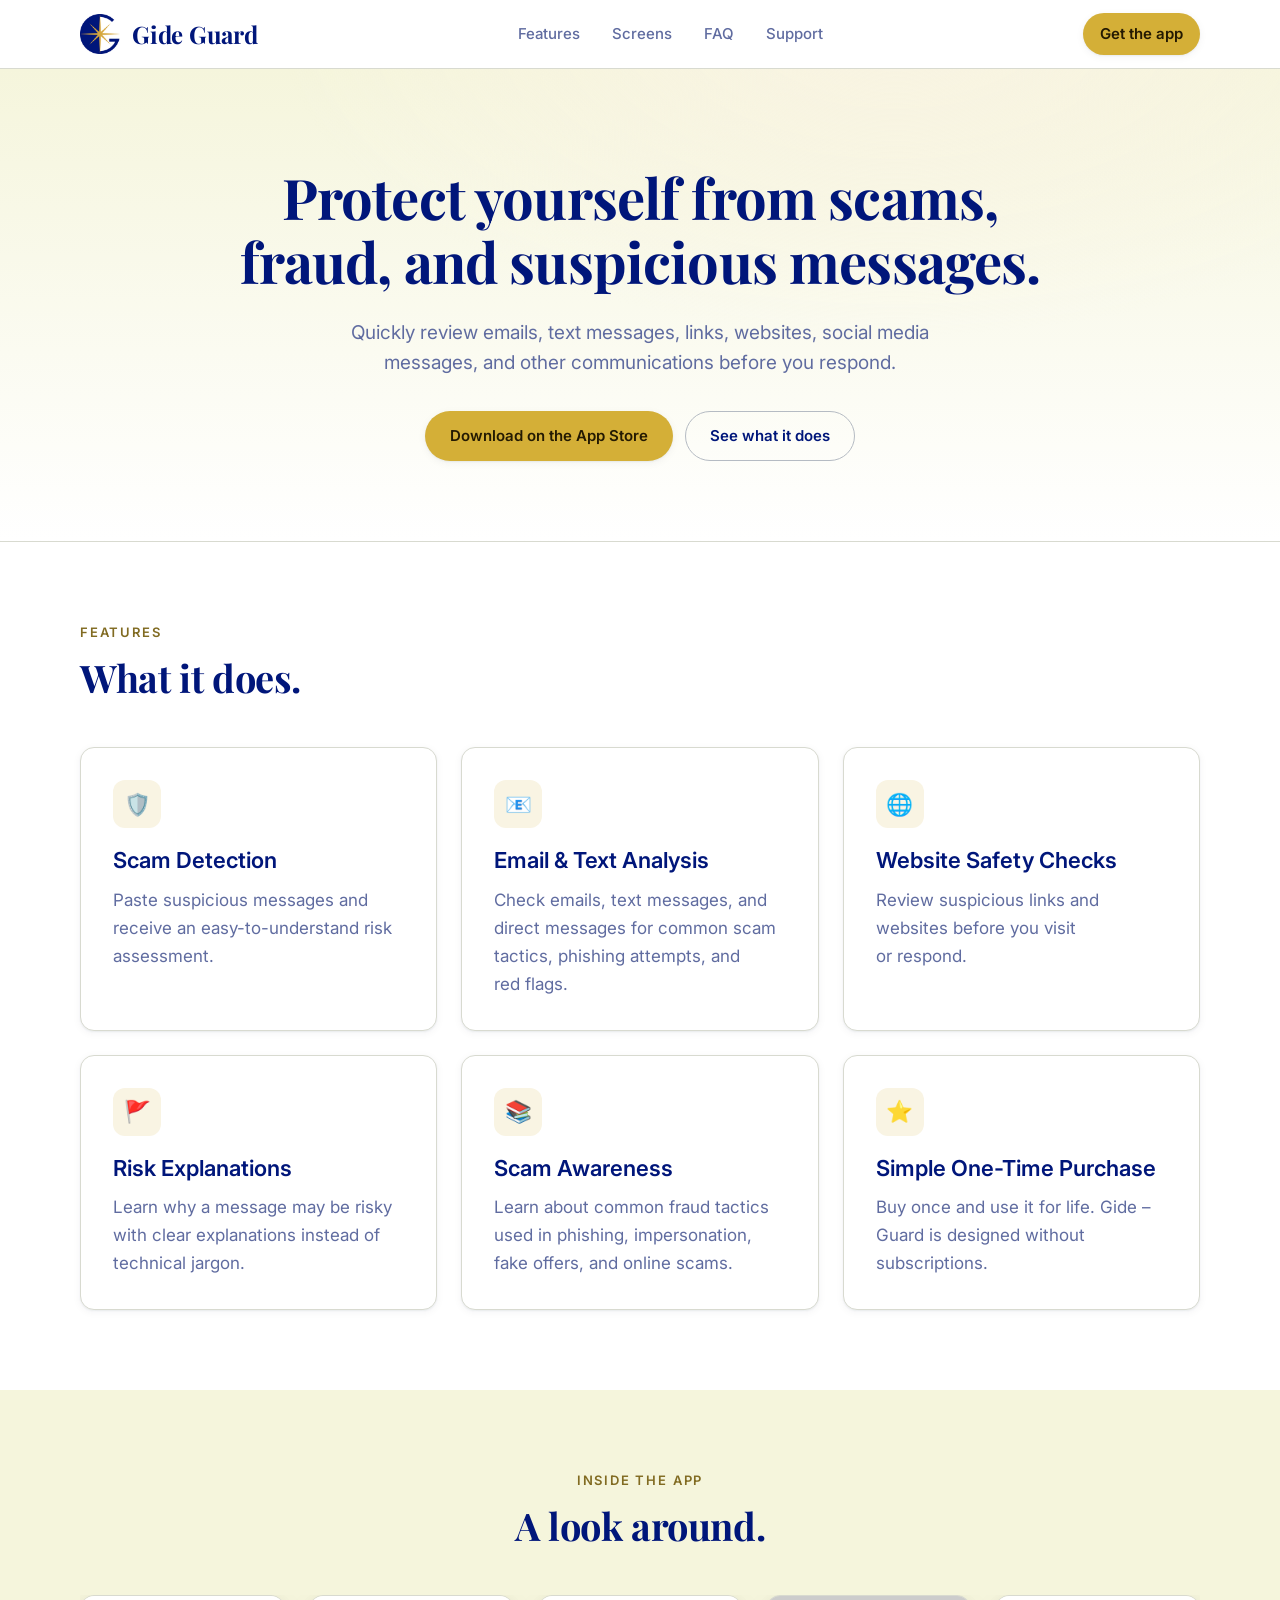
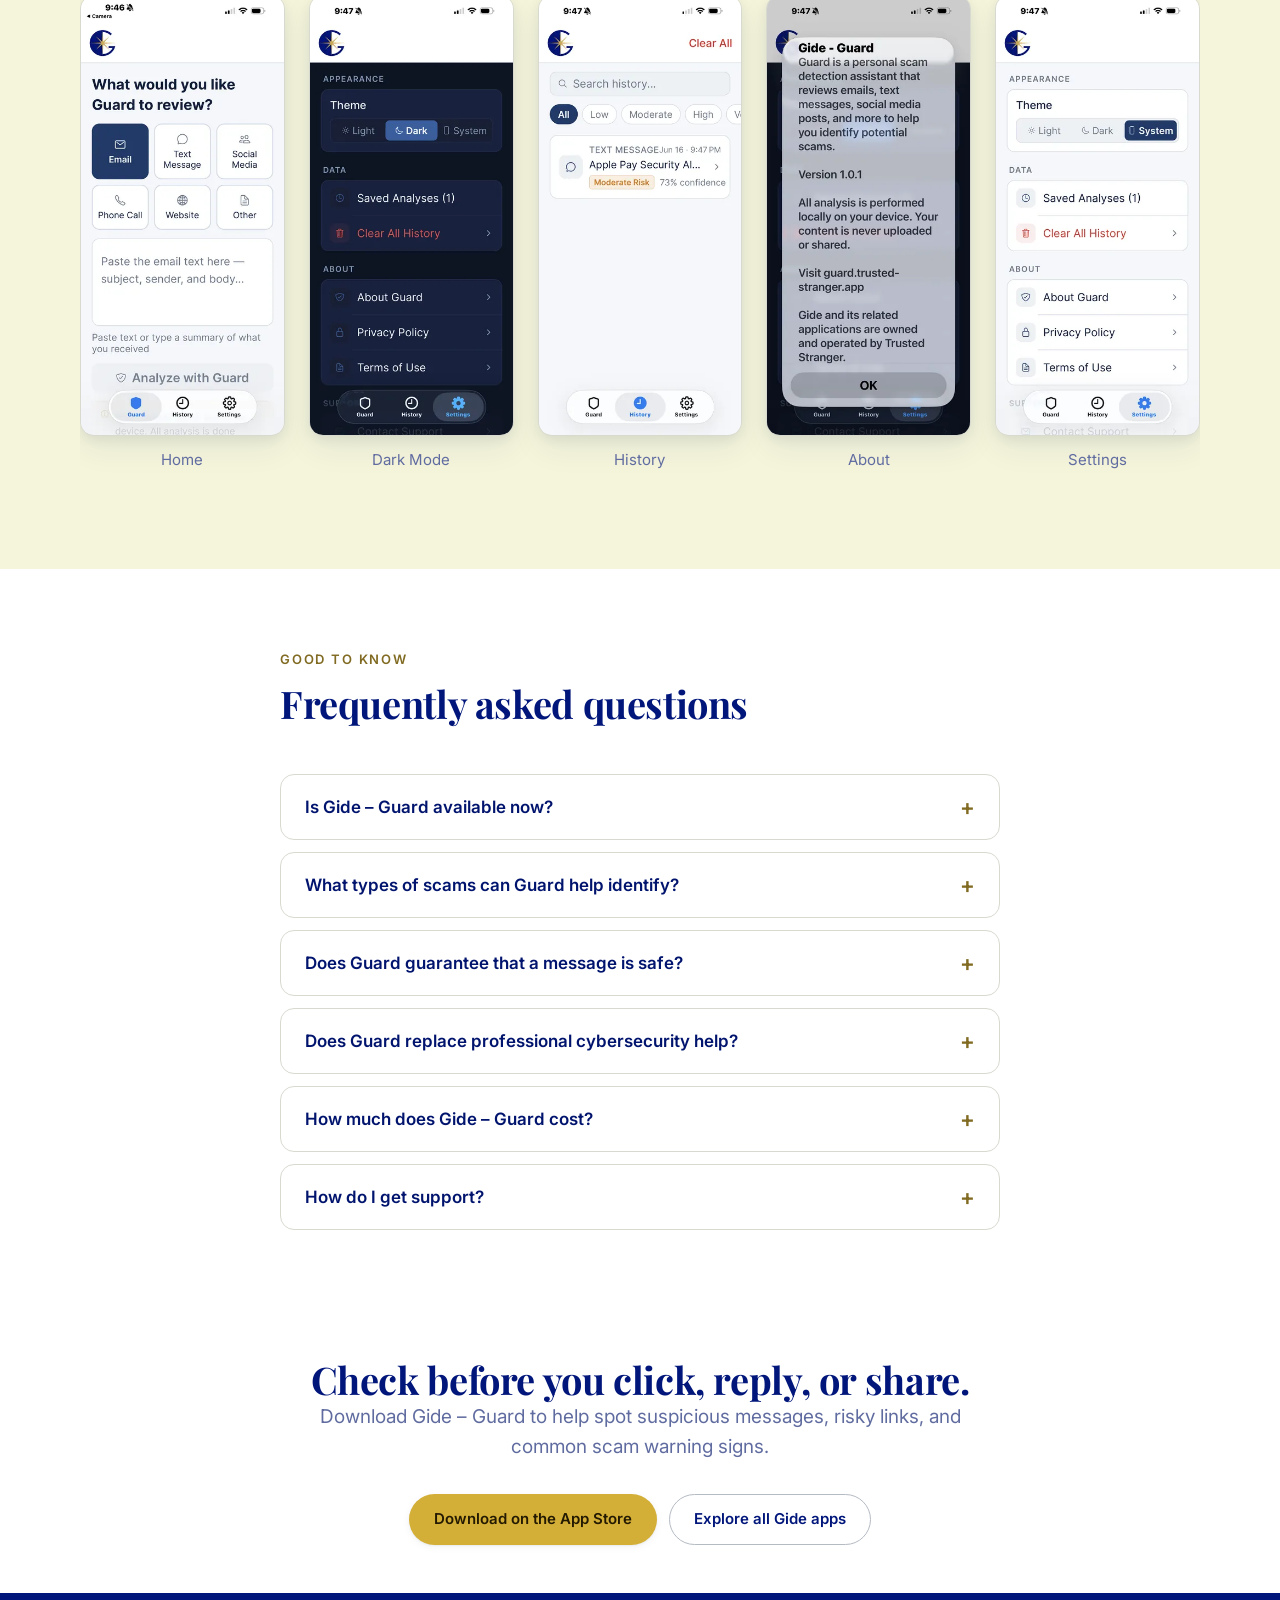
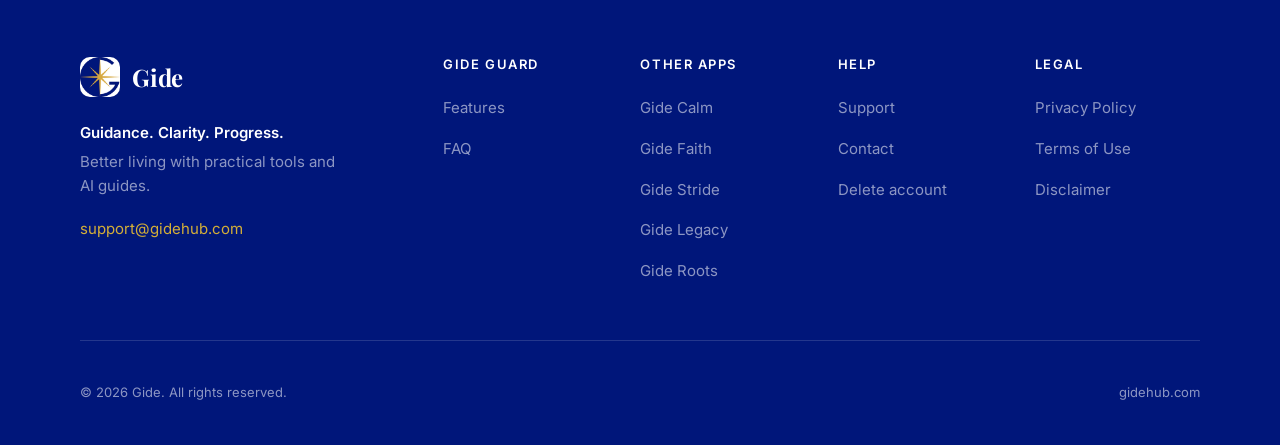
==== index.html @ cf2b775b "Stop describing the app by release stage Remove every "coming soon", "in development", "in review an" ====
<!DOCTYPE html>
<html lang="en">
<head>
  <meta charset="UTF-8">
  <meta name="viewport" content="width=device-width, initial-scale=1">
  <title>Gide Guard | Think clearly about safety</title>
  <meta name="description" content="Quickly review emails, text messages, links, websites, social media messages, and other communications before you respond.">
  <link rel="canonical" href="https://guard.gidehub.com/">

  <meta property="og:type" content="website">
  <meta property="og:site_name" content="Gide">
  <meta property="og:title" content="Gide Guard | Think clearly about safety">
  <meta property="og:description" content="Quickly review emails, text messages, links, websites, social media messages, and other communications before you respond.">
  <meta property="og:url" content="https://guard.gidehub.com/">
  <meta name="twitter:card" content="summary_large_image">

  <link rel="icon" type="image/png" href="assets/logo.png">
  <link rel="apple-touch-icon" href="assets/logo.png">
  <meta name="theme-color" content="#00167A">

  <link rel="preconnect" href="https://fonts.googleapis.com">
  <link rel="preconnect" href="https://fonts.gstatic.com" crossorigin>
  <link rel="stylesheet" href="https://fonts.googleapis.com/css2?family=Inter:wght@400;500;600;700&family=Playfair+Display:wght@600;700&display=swap">

  <link rel="stylesheet" href="assets/css/app.css">
</head>
<body class="app-site">

<a class="skip-link" href="#main">Skip to content</a>

<header class="site-header" data-nav>
  <div class="wrap header-inner">

    <a class="brand" href="/">
      <img src="assets/logo.png" alt="" width="40" height="40" class="brand-mark">
      <span class="brand-name">Gide Guard</span>
    </a>

    <nav class="nav-desktop" aria-label="Main">
      <ul>
        <li><a href="#features">Features</a></li>
        <li><a href="#screens">Screens</a></li>
        
        <li><a href="#faq">FAQ</a></li>
        <li><a href="https://gidehub.com/support.html">Support</a></li>
      </ul>
    </nav>

    <div class="header-actions">
      <a class="btn btn-accent btn-sm nav-cta" href="https://apps.apple.com/ng/app/gide-guard/id6779041138">Get the app</a>
      <button class="nav-toggle" type="button" aria-expanded="false" aria-controls="mobile-nav" aria-label="Open menu">
        <span class="nav-toggle-bars" aria-hidden="true"><i></i><i></i><i></i></span>
      </button>
    </div>

  </div>

  <div class="nav-panel" id="mobile-nav" hidden>
    <nav class="wrap" aria-label="Mobile">
      <ul class="nav-panel-primary">
        <li><a href="#features">Features</a></li>
        <li><a href="#screens">Screens</a></li>
        
        <li><a href="#faq">FAQ</a></li>
      </ul>
      <ul class="nav-panel-secondary">
        <li><a href="https://gidehub.com/">All of Gide</a></li>
        <li><a href="https://gidehub.com/support.html">Support</a></li>
        <li><a href="https://gidehub.com/privacy.html">Privacy policy</a></li>
      </ul>
      <a class="btn btn-accent btn-block" href="https://apps.apple.com/ng/app/gide-guard/id6779041138">Get the app</a>
    </nav>
  </div>
</header>

<main id="main">

  <section class="hero app-hero">
    <div class="wrap">
      <h1>Protect yourself from scams, fraud, and suspicious messages.</h1>
      <p class="lede">Quickly review emails, text messages, links, websites, social media messages, and other communications before you respond.</p>
      <div class="btn-row">
        <a class="btn btn-accent" href="https://apps.apple.com/ng/app/gide-guard/id6779041138">Download on the App Store</a>
        <a class="btn btn-outline" href="#features">See what it does</a>
      </div>
      
    </div>
  </section>

  <section class="section" id="features">
    <div class="wrap">
      <div class="section-head">
        <p class="eyebrow">Features</p>
        <h2>What it does.</h2>
        
      </div>
      <div class="grid grid-3">
        <article class="card feature-card">
          <span class="feature-icon" aria-hidden="true">🛡️</span>
          <h3>Scam Detection</h3>
          <p>Paste suspicious messages and receive an easy-to-understand risk assessment.</p>
        </article>
        <article class="card feature-card">
          <span class="feature-icon" aria-hidden="true">📧</span>
          <h3>Email &amp; Text Analysis</h3>
          <p>Check emails, text messages, and direct messages for common scam tactics, phishing attempts, and red flags.</p>
        </article>
        <article class="card feature-card">
          <span class="feature-icon" aria-hidden="true">🌐</span>
          <h3>Website Safety Checks</h3>
          <p>Review suspicious links and websites before you visit or respond.</p>
        </article>
        <article class="card feature-card">
          <span class="feature-icon" aria-hidden="true">🚩</span>
          <h3>Risk Explanations</h3>
          <p>Learn why a message may be risky with clear explanations instead of technical jargon.</p>
        </article>
        <article class="card feature-card">
          <span class="feature-icon" aria-hidden="true">📚</span>
          <h3>Scam Awareness</h3>
          <p>Learn about common fraud tactics used in phishing, impersonation, fake offers, and online scams.</p>
        </article>
        <article class="card feature-card">
          <span class="feature-icon" aria-hidden="true">⭐</span>
          <h3>Simple One-Time Purchase</h3>
          <p>Buy once and use it for life. Gide – Guard is designed without subscriptions.</p>
        </article>
      </div>
    </div>
  </section>

  <section class="section section-cream" id="screens">
    <div class="wrap">
      <div class="section-head centered">
        <p class="eyebrow">Inside the app</p>
        <h2>A look around.</h2>
      </div>
      <div class="shot-row">
        <figure class="shot">
          <img src="assets/shots/home.webp" alt="Gide Guard home screen" width="370" height="800" loading="lazy">
          <figcaption>Home</figcaption>
        </figure>
        <figure class="shot">
          <img src="assets/shots/dark.webp" alt="Gide Guard dark mode settings screen" width="370" height="800" loading="lazy">
          <figcaption>Dark Mode</figcaption>
        </figure>
        <figure class="shot">
          <img src="assets/shots/history.webp" alt="Gide Guard analysis history screen" width="370" height="800" loading="lazy">
          <figcaption>History</figcaption>
        </figure>
        <figure class="shot">
          <img src="assets/shots/about.webp" alt="Gide Guard about screen" width="370" height="800" loading="lazy">
          <figcaption>About</figcaption>
        </figure>
        <figure class="shot">
          <img src="assets/shots/settings.webp" alt="Gide Guard settings screen" width="370" height="800" loading="lazy">
          <figcaption>Settings</figcaption>
        </figure>
      </div>
    </div>
  </section>

  <section class="section" id="faq">
    <div class="wrap wrap-narrow">
      <div class="section-head">
        <p class="eyebrow">Good to know</p>
        <h2>Frequently asked questions</h2>
      </div>
      <div class="faq">
        <details>
          <summary>Is Gide – Guard available now?</summary>
          <p>Yes. Gide – Guard is available on the App Store as a simple tool to help users recognize suspicious messages and scam warning signs.</p>
        </details>
        <details>
          <summary>What types of scams can Guard help identify?</summary>
          <p>Guard is designed to help identify phishing emails, fraudulent text messages, fake websites, impersonation scams, online marketplace scams, suspicious links, and other risky communications.</p>
        </details>
        <details>
          <summary>Does Guard guarantee that a message is safe?</summary>
          <p>No. Gide – Guard provides guidance and risk awareness to help you make a more informed decision. No app can guarantee that every message, website, person, or offer is safe.</p>
        </details>
        <details>
          <summary>Does Guard replace professional cybersecurity help?</summary>
          <p>No. Gide – Guard is an educational and personal-use tool. It is not a substitute for professional cybersecurity, legal, financial, or fraud investigation services.</p>
        </details>
        <details>
          <summary>How much does Gide – Guard cost?</summary>
          <p>Gide – Guard is available for a one-time purchase of $0.99. Buy it once and use it for life. No subscription is required.</p>
        </details>
        <details>
          <summary>How do I get support?</summary>
          <p>Email us at support@gidehub.com .</p>
        </details>
      </div>
    </div>
  </section>

  <section class="section section-tight cta-band">
    <div class="wrap">
      <h2>Check before you click, reply, or share.</h2>
      <p class="lede">Download Gide – Guard to help spot suspicious messages, risky links, and common scam warning signs.</p>
      <div class="btn-row">
        <a class="btn btn-accent" href="https://apps.apple.com/ng/app/gide-guard/id6779041138">Download on the App Store</a>
        <a class="btn btn-outline" href="https://gidehub.com/#apps">Explore all Gide apps</a>
      </div>
    </div>
  </section>

</main>

<footer class="site-footer">
  <div class="wrap">

    <div class="footer-top">
      <div class="footer-brand">
        <a class="brand brand-light" href="https://gidehub.com/">
          <img src="assets/logo.png" alt="" width="40" height="40" class="brand-mark" loading="lazy">
          <span class="brand-name">Gide</span>
        </a>
        <p class="footer-tagline">Guidance. Clarity. Progress.</p>
        <p class="footer-blurb">Better living with practical tools and AI guides.</p>
        <a class="footer-email" href="mailto:support@gidehub.com">support@gidehub.com</a>
      </div>

      <div class="footer-cols">
        <div class="footer-col">
          <h2>Gide Guard</h2>
          <ul>
            <li><a href="#features">Features</a></li>
            
            <li><a href="#faq">FAQ</a></li>
          </ul>
        </div>
        <div class="footer-col">
          <h2>Other apps</h2>
          <ul>
            <li><a href="https://calm.gidehub.com/">Gide Calm</a></li>
            <li><a href="https://faith.gidehub.com/">Gide Faith</a></li>
            <li><a href="https://stride.gidehub.com/">Gide Stride</a></li>
            <li><a href="https://legacy.gidehub.com/">Gide Legacy</a></li>
            <li><a href="https://roots.gidehub.com/">Gide Roots</a></li>
          </ul>
        </div>
        <div class="footer-col">
          <h2>Help</h2>
          <ul>
            <li><a href="https://gidehub.com/support.html">Support</a></li>
            <li><a href="https://gidehub.com/contact.html">Contact</a></li>
            <li><a href="https://gidehub.com/delete-account.html">Delete account</a></li>
          </ul>
        </div>
        <div class="footer-col">
          <h2>Legal</h2>
          <ul>
            <li><a href="https://gidehub.com/privacy.html">Privacy Policy</a></li>
            <li><a href="https://gidehub.com/terms.html">Terms of Use</a></li>
            <li><a href="https://gidehub.com/disclaimer.html">Disclaimer</a></li>
          </ul>
        </div>
      </div>
    </div>

    <div class="footer-bottom">
      <p>&copy; 2026 Gide. All rights reserved.</p>
      <nav class="footer-legal" aria-label="Legal">
        <a href="https://gidehub.com/">gidehub.com</a>
      </nav>
    </div>

  </div>
</footer>

<script src="assets/js/nav.js" defer></script>
</body>
</html>
---- assets/css/app.css ----
/* ==========================================================================
   Gide design system
   One stylesheet for gidehub.com and every page under it.

   Contents
     1. Tokens
     2. Reset and base elements
     3. Layout primitives
     4. Typography
     5. Buttons and pills
     6. Header and navigation
     7. Hero
     8. Cards and grids
     9. Long-form prose
    10. Forms
    11. Footer
    12. Utilities
   ========================================================================== */

/* 1. Tokens ---------------------------------------------------------------- */

:root {
  /* Brand — official Gide palette.
     Primary #1B2B48 · Secondary #F5F5DC · Tertiary #6F7DBC · Accent #D4AF37 */
  --ink: #1b2b48;
  --ink-soft: #2c4066;
  --periwinkle: #6f7dbc;

  /* Gold is an accent for FILLS, not a text colour: #D4AF37 is 2.1:1 on white
     (fails AA) but 6.7:1 on navy and 7.5:1 behind dark text on a button.
     Use --gold-text for small gold type on light surfaces (4.9:1). */
  --gold: #d4af37;
  --gold-bright: #e0c163;
  --gold-text: #8a6d12;
  --gold-ink: #2b2205;
  --gold-wash: #fbf4de;

  --cream: #f5f5dc;
  --cream-deep: #ebebc7;
  --white: #ffffff;

  /* Per-app accents, from each app's own brand card. */
  --app-guard: #00167a;
  --app-calm: #03424d;
  --app-faith: #590438;
  --app-stride: #17341d;
  --app-legacy: #0a2540;
  --app-roots: #7a3e1a;

  /* Text */
  --text: #16283a;
  --text-muted: #55677a;
  --text-on-dark: #eef3f8;
  --text-on-dark-muted: #a9bccd;

  /* Lines and surfaces */
  --line: #e6dfd1;
  --line-strong: #d6cbb6;
  --line-on-dark: rgba(255, 255, 255, 0.14);

  /* Type scale — six steps, nothing in between */
  --fs-xs: 0.8125rem;   /* 13px  eyebrows, meta */
  --fs-sm: 0.9375rem;   /* 15px  captions, footer */
  --fs-base: 1.0625rem; /* 17px  body */
  --fs-lg: 1.1875rem;   /* 19px  lede */
  --fs-xl: 1.375rem;    /* 22px  card titles */
  --fs-2xl: clamp(1.75rem, 1.3rem + 1.8vw, 2.375rem);  /* section headings */
  --fs-3xl: clamp(2.25rem, 1.4rem + 3.4vw, 3.5rem);    /* page display */

  /* Spacing — 4px base */
  --sp-1: 0.25rem;
  --sp-2: 0.5rem;
  --sp-3: 0.75rem;
  --sp-4: 1rem;
  --sp-6: 1.5rem;
  --sp-8: 2rem;
  --sp-10: 2.5rem;
  --sp-12: 3rem;
  --sp-16: 4rem;
  --sp-20: 5rem;
  --sp-24: 6rem;

  /* Shape */
  --radius-sm: 8px;
  --radius: 14px;
  --radius-lg: 22px;
  --radius-pill: 999px;

  --shadow-sm: 0 1px 2px rgba(15, 39, 64, 0.06), 0 2px 8px rgba(15, 39, 64, 0.05);
  --shadow: 0 4px 12px rgba(15, 39, 64, 0.07), 0 12px 32px rgba(15, 39, 64, 0.07);
  --shadow-lg: 0 12px 28px rgba(15, 39, 64, 0.1), 0 28px 60px rgba(15, 39, 64, 0.12);

  --wrap: 1120px;
  --wrap-narrow: 720px;
  --header-h: 68px;
}

/* 2. Reset and base -------------------------------------------------------- */

*,
*::before,
*::after { box-sizing: border-box; }

* { margin: 0; }

html {
  -webkit-text-size-adjust: 100%;
  scroll-behavior: smooth;
  scroll-padding-top: calc(var(--header-h) + var(--sp-4));
}

@media (prefers-reduced-motion: reduce) {
  html { scroll-behavior: auto; }
  *, *::before, *::after {
    animation-duration: 0.01ms !important;
    transition-duration: 0.01ms !important;
  }
}

body {
  background: var(--white);
  color: var(--text);
  font-family: Inter, system-ui, -apple-system, "Segoe UI", sans-serif;
  font-size: var(--fs-base);
  line-height: 1.65;
  -webkit-font-smoothing: antialiased;
  text-rendering: optimizeLegibility;
}

img,
picture,
video,
canvas { display: block; max-width: 100%; height: auto; }

input, button, textarea, select { font: inherit; color: inherit; }

a { color: var(--ink); text-decoration-color: rgba(15, 39, 64, 0.28); text-underline-offset: 3px; }
a:hover { text-decoration-color: currentColor; }

:focus-visible {
  outline: 3px solid var(--gold-text);
  outline-offset: 2px;
  border-radius: 4px;
}

.skip-link {
  position: absolute;
  left: var(--sp-4);
  top: -100px;
  z-index: 200;
  background: var(--ink);
  color: var(--white);
  padding: var(--sp-3) var(--sp-6);
  border-radius: var(--radius-sm);
  text-decoration: none;
  transition: top 0.15s ease;
}
.skip-link:focus { top: var(--sp-4); }

/* 3. Layout primitives ----------------------------------------------------- */

.wrap {
  width: min(100% - 2.5rem, var(--wrap));
  margin-inline: auto;
}

.wrap-narrow { width: min(100% - 2.5rem, var(--wrap-narrow)); margin-inline: auto; }

.section { padding-block: var(--sp-20); }
.section-tight { padding-block: var(--sp-12); }

/* Alternating surfaces give the page chapters instead of one long scroll. */
.section-cream { background: var(--cream); }
.section-ink {
  background: var(--ink);
  color: var(--text-on-dark);
}
.section-ink h1, .section-ink h2, .section-ink h3 { color: var(--white); }
.section-ink p { color: var(--text-on-dark-muted); }
.section-ink a { color: var(--gold-bright); }

.section-head { max-width: 46rem; margin-bottom: var(--sp-12); }
.section-head.centered { margin-inline: auto; text-align: center; }

/* 4. Typography ------------------------------------------------------------ */

h1, h2, h3, h4 {
  line-height: 1.15;
  font-weight: 700;
  color: var(--ink);
  text-wrap: balance;
}

h1 {
  font-family: "Playfair Display", Georgia, serif;
  font-size: var(--fs-3xl);
  letter-spacing: -0.015em;
}

h2 {
  font-family: "Playfair Display", Georgia, serif;
  font-size: var(--fs-2xl);
  letter-spacing: -0.01em;
}

h3 { font-size: var(--fs-xl); font-weight: 600; }
h4 { font-size: var(--fs-base); font-weight: 600; }

p { text-wrap: pretty; }
p + p { margin-top: var(--sp-4); }

.eyebrow {
  font-size: var(--fs-xs);
  font-weight: 600;
  letter-spacing: 0.14em;
  text-transform: uppercase;
  color: var(--gold-text);
  margin-bottom: var(--sp-3);
}
.section-ink .eyebrow { color: var(--gold-bright); }

.lede {
  font-size: var(--fs-lg);
  line-height: 1.6;
  color: var(--text-muted);
}
.section-ink .lede { color: var(--text-on-dark-muted); }

.section-head h2 + .lede { margin-top: var(--sp-4); }

/* 5. Buttons --------------------------------------------------------------- */

.btn {
  display: inline-flex;
  align-items: center;
  justify-content: center;
  gap: var(--sp-2);
  min-height: 44px;
  padding: var(--sp-3) var(--sp-6);
  border: 1px solid transparent;
  border-radius: var(--radius-pill);
  font-size: var(--fs-sm);
  font-weight: 600;
  text-decoration: none;
  cursor: pointer;
  transition: transform 0.15s ease, box-shadow 0.15s ease, background-color 0.15s ease;
}
.btn:hover { transform: translateY(-1px); }
.btn:active { transform: translateY(0); }

.btn-gold {
  background: var(--gold);
  color: var(--gold-ink);
  box-shadow: var(--shadow-sm);
}
.btn-gold:hover { background: var(--gold-bright); box-shadow: var(--shadow); }

.btn-ink { background: var(--ink); color: var(--white); }
.btn-ink:hover { background: var(--ink-soft); }

.btn-outline {
  background: transparent;
  border-color: var(--line-strong);
  color: var(--ink);
}
.btn-outline:hover { border-color: var(--ink); background: var(--cream); }

.section-ink .btn-outline {
  border-color: var(--line-on-dark);
  color: var(--white);
}
.section-ink .btn-outline:hover { background: rgba(255, 255, 255, 0.08); }

.btn-sm { min-height: 38px; padding: var(--sp-2) var(--sp-4); }
.btn-block { display: flex; width: 100%; }

.btn-row {
  display: flex;
  flex-wrap: wrap;
  gap: var(--sp-3);
  margin-top: var(--sp-8);
}

/* Status pills ------------------------------------------------------------- */

.pill {
  display: inline-flex;
  align-items: center;
  gap: var(--sp-2);
  padding: var(--sp-1) var(--sp-3);
  border-radius: var(--radius-pill);
  font-size: var(--fs-xs);
  font-weight: 600;
  letter-spacing: 0.02em;
}
.pill::before {
  content: "";
  width: 6px;
  height: 6px;
  border-radius: 50%;
  background: currentColor;
}
/* Used for the "Free" marker on book cards. */
.pill-available { background: #e7f4ec; color: #1d6b3f; }

/* 6. Header and navigation ------------------------------------------------- */

.site-header {
  position: sticky;
  top: 0;
  z-index: 100;
  background: rgba(255, 255, 255, 0.92);
  backdrop-filter: saturate(1.4) blur(10px);
  border-bottom: 1px solid var(--line);
}

.header-inner {
  display: flex;
  align-items: center;
  justify-content: space-between;
  gap: var(--sp-6);
  min-height: var(--header-h);
}

.brand {
  display: inline-flex;
  align-items: center;
  gap: var(--sp-3);
  text-decoration: none;
  color: var(--ink);
}
.brand-mark { width: 40px; height: 40px; border-radius: 10px; }
.brand-name {
  font-family: "Playfair Display", Georgia, serif;
  font-size: 1.5rem;
  font-weight: 700;
  letter-spacing: -0.01em;
  line-height: 1;
}
.brand-light { color: var(--white); }
.brand-light .brand-name { color: var(--white); }

.nav-desktop ul {
  display: flex;
  align-items: center;
  gap: var(--sp-8);
  list-style: none;
  padding: 0;
}
.nav-desktop a {
  display: inline-block;
  padding-block: var(--sp-2);
  font-size: var(--fs-sm);
  font-weight: 500;
  color: var(--text-muted);
  text-decoration: none;
}
.nav-desktop a:hover { color: var(--ink); }
.nav-desktop a.is-current { color: var(--ink); font-weight: 600; }

.header-actions { display: flex; align-items: center; gap: var(--sp-3); }

/* The menu button the old site never had. */
.nav-toggle {
  display: none;
  width: 44px;
  height: 44px;
  align-items: center;
  justify-content: center;
  background: transparent;
  border: 1px solid var(--line-strong);
  border-radius: var(--radius-sm);
  cursor: pointer;
}
.nav-toggle-bars { display: block; width: 20px; height: 14px; position: relative; }
.nav-toggle-bars i {
  position: absolute;
  left: 0;
  width: 100%;
  height: 2px;
  border-radius: 2px;
  background: var(--ink);
  transition: transform 0.2s ease, opacity 0.2s ease;
}
.nav-toggle-bars i:nth-child(1) { top: 0; }
.nav-toggle-bars i:nth-child(2) { top: 6px; }
.nav-toggle-bars i:nth-child(3) { top: 12px; }

.nav-toggle[aria-expanded="true"] i:nth-child(1) { transform: translateY(6px) rotate(45deg); }
.nav-toggle[aria-expanded="true"] i:nth-child(2) { opacity: 0; }
.nav-toggle[aria-expanded="true"] i:nth-child(3) { transform: translateY(-6px) rotate(-45deg); }

.nav-panel {
  border-top: 1px solid var(--line);
  background: var(--white);
  padding-block: var(--sp-6) var(--sp-8);
  max-height: calc(100dvh - var(--header-h));
  overflow-y: auto;
}
.nav-panel[hidden] { display: none; }

.nav-panel ul { list-style: none; padding: 0; }
.nav-panel a {
  display: block;
  min-height: 48px;
  display: flex;
  align-items: center;
  text-decoration: none;
  color: var(--ink);
  border-bottom: 1px solid var(--line);
}
.nav-panel-primary a { font-size: var(--fs-lg); font-weight: 600; }
.nav-panel-secondary { margin-top: var(--sp-4); }
.nav-panel-secondary a { font-size: var(--fs-base); color: var(--text-muted); }
.nav-panel .btn { margin-top: var(--sp-6); }

@media (max-width: 900px) {
  .nav-desktop { display: none; }
  .nav-toggle { display: inline-flex; }
  .nav-cta { display: none; }
}

/* 7. Hero ------------------------------------------------------------------ */

/* One headline, one sentence, one action. */
.hero {
  position: relative;
  padding-block: var(--sp-24) var(--sp-20);
  background:
    radial-gradient(60rem 30rem at 70% -10%, var(--gold-wash), transparent 70%),
    linear-gradient(180deg, var(--cream) 0%, var(--white) 100%);
  border-bottom: 1px solid var(--line);
  text-align: center;
}
.hero .wrap { max-width: 52rem; }
.hero h1 { margin-bottom: var(--sp-6); }
.hero .lede { margin-inline: auto; max-width: 40rem; }
.hero .btn-row { justify-content: center; }

.hero-note {
  margin-top: var(--sp-6);
  font-size: var(--fs-sm);
  color: var(--text-muted);
}

.hero-compact { padding-block: var(--sp-16) var(--sp-12); }

/* Page header for interior pages */
.page-head {
  padding-block: var(--sp-16) var(--sp-12);
  background: var(--cream);
  border-bottom: 1px solid var(--line);
}
.page-head .wrap { max-width: 46rem; }
.page-head .lede { margin-top: var(--sp-4); }

/* 8. Cards and grids ------------------------------------------------------- */

.grid { display: grid; gap: var(--sp-6); }
.grid-2 { grid-template-columns: repeat(auto-fit, minmax(20rem, 1fr)); }
.grid-3 { grid-template-columns: repeat(auto-fit, minmax(17rem, 1fr)); }
.grid-4 { grid-template-columns: repeat(auto-fit, minmax(13rem, 1fr)); }

.card {
  display: flex;
  flex-direction: column;
  gap: var(--sp-3);
  padding: var(--sp-8);
  background: var(--white);
  border: 1px solid var(--line);
  border-radius: var(--radius);
  box-shadow: var(--shadow-sm);
  transition: transform 0.18s ease, box-shadow 0.18s ease, border-color 0.18s ease;
}
.card p { color: var(--text-muted); }
.card h3 a { text-decoration: none; }

a.card, .card-link { text-decoration: none; color: inherit; }
a.card:hover, .card:has(a:hover) {
  transform: translateY(-3px);
  box-shadow: var(--shadow);
  border-color: var(--line-strong);
}

.section-ink .card {
  background: rgba(255, 255, 255, 0.05);
  border-color: var(--line-on-dark);
  box-shadow: none;
}

.card-icon {
  width: 52px;
  height: 52px;
  border-radius: 12px;
  margin-bottom: var(--sp-2);
}

/* App cards — each carries its own brand accent from --app-*. */
.app-card,
.app-card-quiet { position: relative; --accent: var(--gold); }
.app-card { border-top: 3px solid var(--accent); }
[data-app="guard"]  { --accent: var(--app-guard); }
[data-app="calm"]   { --accent: var(--app-calm); }
[data-app="faith"]  { --accent: var(--app-faith); }
[data-app="stride"] { --accent: var(--app-stride); }
[data-app="legacy"] { --accent: var(--app-legacy); }
[data-app="roots"]  { --accent: var(--app-roots); }
.app-card-quiet { border-left: 3px solid var(--accent); }
.app-card .card-icon,
.app-card-quiet .card-icon { box-shadow: 0 0 0 1px var(--line); }
.app-card .pill { align-self: flex-start; }
.app-card .btn-row { margin-top: auto; padding-top: var(--sp-6); }

.app-card-quiet {
  flex-direction: row;
  align-items: center;
  gap: var(--sp-4);
  padding: var(--sp-6);
}
.app-card-quiet .card-icon { width: 40px; height: 40px; margin: 0; flex: none; }
.app-card-quiet h3 { font-size: var(--fs-base); }
.app-card-quiet p { font-size: var(--fs-sm); }

/* Book cards */
.book-card {
  display: flex;
  flex-direction: column;
  gap: var(--sp-4);
  padding: var(--sp-6);
  background: var(--white);
  border: 1px solid var(--line);
  border-radius: var(--radius);
  text-decoration: none;
  color: inherit;
  box-shadow: var(--shadow-sm);
  transition: transform 0.18s ease, box-shadow 0.18s ease;
}
.book-card:hover { transform: translateY(-3px); box-shadow: var(--shadow); }
.book-cover {
  width: 100%;
  aspect-ratio: 2 / 3;
  object-fit: cover;
  border-radius: var(--radius-sm);
  box-shadow: var(--shadow);
  background: var(--cream-deep);
}
.book-card h3 { font-size: var(--fs-base); }
.book-card p { font-size: var(--fs-sm); color: var(--text-muted); }

/* Feature list */
.feature-list { list-style: none; padding: 0; display: grid; gap: var(--sp-6); }
.feature-list li { display: grid; gap: var(--sp-1); }
.feature-list b { font-size: var(--fs-base); color: var(--ink); }
.feature-list span { color: var(--text-muted); }
.section-ink .feature-list b { color: var(--white); }
.section-ink .feature-list span { color: var(--text-on-dark-muted); }

/* Numbered steps */
.steps { counter-reset: step; list-style: none; padding: 0; }
.steps li { position: relative; padding-left: var(--sp-12); }
.steps li + li { margin-top: var(--sp-6); }
.steps li::before {
  counter-increment: step;
  content: counter(step);
  position: absolute;
  left: 0;
  top: 0;
  width: 32px;
  height: 32px;
  display: grid;
  place-items: center;
  border-radius: 50%;
  background: var(--gold-wash);
  color: var(--gold-text);
  font-size: var(--fs-sm);
  font-weight: 700;
}

/* Episode rows */
.episode {
  display: grid;
  gap: var(--sp-3);
  padding: var(--sp-6) 0;
  border-bottom: 1px solid var(--line);
}
.episode:first-of-type { border-top: 1px solid var(--line); }
.episode-meta { font-size: var(--fs-xs); font-weight: 600; letter-spacing: 0.1em; text-transform: uppercase; color: var(--gold-text); }
.episode h3 { font-size: var(--fs-lg); }
.episode p { color: var(--text-muted); }
.episode audio { width: 100%; margin-top: var(--sp-2); }

/* FAQ */
.faq details {
  border: 1px solid var(--line);
  border-radius: var(--radius);
  padding: var(--sp-4) var(--sp-6);
  background: var(--white);
}
.faq details + details { margin-top: var(--sp-3); }
.faq summary {
  cursor: pointer;
  font-weight: 600;
  min-height: 32px;
  display: flex;
  align-items: center;
  list-style: none;
}
.faq summary::-webkit-details-marker { display: none; }
.faq summary::after { content: "+"; margin-left: auto; font-size: 1.4rem; color: var(--gold-text); line-height: 1; }
.faq details[open] summary::after { content: "\2212"; }
.faq details[open] summary { margin-bottom: var(--sp-3); }
.faq p { color: var(--text-muted); }

/* Callout */
.callout {
  padding: var(--sp-8);
  background: var(--gold-wash);
  border: 1px solid var(--line-strong);
  border-radius: var(--radius);
}
.callout h3 { margin-bottom: var(--sp-2); }
.callout p { color: var(--text-muted); }

/* Final CTA band */
.cta-band { text-align: center; }
.cta-band .wrap { max-width: 44rem; }
.cta-band .btn-row { justify-content: center; }

/* 9. Long-form prose ------------------------------------------------------- */

.prose {
  max-width: 44rem;
  padding-block: var(--sp-16);
}
.prose > * + * { margin-top: var(--sp-4); }
.prose h2 {
  font-size: 1.625rem;
  margin-top: var(--sp-12);
  padding-top: var(--sp-2);
}
.prose h3 { font-size: var(--fs-xl); margin-top: var(--sp-8); }
.prose ul, .prose ol { padding-left: var(--sp-6); }
.prose li + li { margin-top: var(--sp-2); }
.prose a { color: var(--ink); font-weight: 500; }
.prose strong { color: var(--ink); }
.prose hr { border: 0; border-top: 1px solid var(--line); margin-block: var(--sp-12); }
.prose table { width: 100%; border-collapse: collapse; font-size: var(--fs-sm); }
.prose th, .prose td { text-align: left; padding: var(--sp-3); border-bottom: 1px solid var(--line); }
.prose .updated { font-size: var(--fs-sm); color: var(--text-muted); }

.toc {
  padding: var(--sp-6);
  background: var(--cream);
  border-radius: var(--radius);
  border: 1px solid var(--line);
}
.toc ul { list-style: none; padding: 0; columns: 2; column-gap: var(--sp-8); }
.toc li { break-inside: avoid; margin-bottom: var(--sp-2); }
.toc a { font-size: var(--fs-sm); }

/* 10. Forms ---------------------------------------------------------------- */

.form { display: grid; gap: var(--sp-5); max-width: 34rem; }
.field { display: grid; gap: var(--sp-2); }
.field label { font-size: var(--fs-sm); font-weight: 600; }
.field input,
.field textarea {
  width: 100%;
  min-height: 48px;
  padding: var(--sp-3) var(--sp-4);
  background: var(--white);
  border: 1px solid var(--line-strong);
  border-radius: var(--radius-sm);
}
.field textarea { min-height: 10rem; resize: vertical; }
.field input:focus, .field textarea:focus { border-color: var(--gold-text); }

/* 11. Footer --------------------------------------------------------------- */

.site-footer {
  background: var(--ink);
  color: var(--text-on-dark-muted);
  padding-block: var(--sp-16) var(--sp-8);
  font-size: var(--fs-sm);
}
.footer-top {
  display: grid;
  grid-template-columns: minmax(16rem, 1fr) 2.4fr;
  gap: var(--sp-12);
  padding-bottom: var(--sp-12);
  border-bottom: 1px solid var(--line-on-dark);
}
.footer-tagline { margin-top: var(--sp-4); color: var(--white); font-weight: 600; }
.footer-blurb { margin-top: var(--sp-1); }
.footer-email {
  display: inline-flex;
  align-items: center;
  min-height: 44px;
  margin-top: var(--sp-2);
  color: var(--gold);
}

.footer-cols {
  display: grid;
  grid-template-columns: repeat(auto-fit, minmax(9.5rem, 1fr));
  gap: var(--sp-8);
}
.footer-col h2 {
  font-family: Inter, sans-serif;
  font-size: var(--fs-xs);
  font-weight: 600;
  letter-spacing: 0.12em;
  text-transform: uppercase;
  color: var(--white);
  margin-bottom: var(--sp-4);
}
.footer-col ul { list-style: none; padding: 0; }
.footer-col a {
  color: var(--text-on-dark-muted);
  text-decoration: none;
  display: inline-flex;
  align-items: center;
  /* Padding rather than margin, so the tap area is the spacing. */
  min-height: 40px;
  padding-block: var(--sp-2);
}
.footer-col a:hover { color: var(--white); text-decoration: underline; }

.footer-bottom {
  display: flex;
  flex-wrap: wrap;
  align-items: center;
  justify-content: space-between;
  gap: var(--sp-4);
  padding-top: var(--sp-8);
  font-size: var(--fs-xs);
}
.footer-legal { display: flex; flex-wrap: wrap; gap: var(--sp-6); }
.footer-legal a {
  color: var(--text-on-dark-muted);
  text-decoration: none;
  display: inline-flex;
  align-items: center;
  min-height: 40px;
}
.footer-legal a:hover { color: var(--white); text-decoration: underline; }

/* 12. Utilities ------------------------------------------------------------ */

.centered { text-align: center; }
.muted { color: var(--text-muted); }
.small { font-size: var(--fs-sm); }
.stack-4 > * + * { margin-top: var(--sp-4); }
.stack-6 > * + * { margin-top: var(--sp-6); }
.visually-hidden {
  position: absolute;
  width: 1px; height: 1px;
  padding: 0; margin: -1px;
  overflow: hidden;
  clip: rect(0 0 0 0);
  white-space: nowrap;
}

@media (max-width: 720px) {
  .section { padding-block: var(--sp-16); }
  .hero { padding-block: var(--sp-16) var(--sp-12); }
  .footer-top { grid-template-columns: 1fr; gap: var(--sp-10); }
  .toc ul { columns: 1; }
  .btn-row .btn { flex: 1 1 100%; }
}

/* Book detail ------------------------------------------------------------- */

.book-detail {
  display: grid;
  grid-template-columns: minmax(0, 18rem) minmax(0, 1fr);
  gap: var(--sp-12);
  align-items: start;
}
.book-detail-cover { position: sticky; top: calc(var(--header-h) + var(--sp-8)); }
.book-detail-body > * + * { margin-top: var(--sp-4); }
.book-detail-body h3 { margin-top: var(--sp-8); }
.book-format { display: flex; align-items: center; gap: var(--sp-3); }

.check-list { list-style: none; padding: 0; display: grid; gap: var(--sp-3); }
.check-list li { position: relative; padding-left: var(--sp-8); color: var(--text-muted); }
.check-list li::before {
  content: "";
  position: absolute;
  left: 0;
  top: 0.6em;
  width: 10px;
  height: 10px;
  border-radius: 50%;
  background: var(--gold);
}

.infographic {
  width: 100%;
  border-radius: var(--radius-sm);
  border: 1px solid var(--line);
  background: var(--cream);
}

@media (max-width: 780px) {
  .book-detail { grid-template-columns: 1fr; gap: var(--sp-8); }
  .book-detail-cover { position: static; max-width: 14rem; }
}


/* guard palette — generated by tools/build-app-sites.mjs.
   Do not edit here: edit src/data/palettes.json in the main Gide site repo
   and re-run the generator. Contrast is verified by tools/check-contrast.mjs. */
:root {
  --ink: #00167A;
  --ink-soft: #2e4092;
  --cream: #F5F5DC;
  --cream-deep: #e1e3d4;
  --gold: #D4AF37;
  --gold-bright: #dfc369;
  --gold-text: #816b22;
  --gold-ink: #241a02;
  --gold-wash: #f9f4e3;
  --line: #d8dad0;
  --line-strong: #b5bbc3;
  --text: #00146e;
  --text-muted: #606ca0;
  --text-on-dark-muted: #8c96c3;
  --accent-on-ink: #D4AF37;
}

/* On this app's dark surface the raw accent can be too low-contrast, so
   anything that reads as text there uses the lightened variant. */
.section-ink .eyebrow,
.section-ink a,
.footer-email { color: var(--accent-on-ink); }

/* The accent button uses this app's own accent rather than Gide gold. */
.btn-accent {
  background: var(--gold);
  color: var(--gold-ink);
  box-shadow: var(--shadow-sm);
}
.btn-accent:hover { background: var(--gold-bright); box-shadow: var(--shadow); }

.app-hero {
  background:
    radial-gradient(55rem 28rem at 70% -10%, var(--gold-wash), transparent 70%),
    linear-gradient(180deg, var(--cream) 0%, var(--white) 100%);
  text-align: center;
}
.app-hero .pill { margin-bottom: var(--sp-6); }
.app-hero .btn-row { justify-content: center; }

.feature-card { align-items: flex-start; }
.feature-icon {
  display: grid;
  place-items: center;
  width: 48px;
  height: 48px;
  border-radius: 12px;
  background: var(--gold-wash);
  color: var(--gold-text);
  font-size: 1.35rem;
  margin-bottom: var(--sp-2);
}

/* Screenshot strip */
.shot-row {
  display: grid;
  grid-auto-flow: column;
  grid-auto-columns: minmax(11rem, 1fr);
  gap: var(--sp-6);
  overflow-x: auto;
  padding-bottom: var(--sp-4);
  scroll-snap-type: x mandatory;
}
.shot { scroll-snap-align: start; margin: 0; }
.shot img {
  width: 100%;
  border-radius: var(--radius);
  border: 1px solid var(--line);
  box-shadow: var(--shadow);
  background: var(--cream);
}
.shot figcaption {
  margin-top: var(--sp-3);
  text-align: center;
  font-size: var(--fs-sm);
  color: var(--text-muted);
}

@media (max-width: 720px) {
  .shot-row { grid-auto-columns: minmax(9.5rem, 1fr); }
}
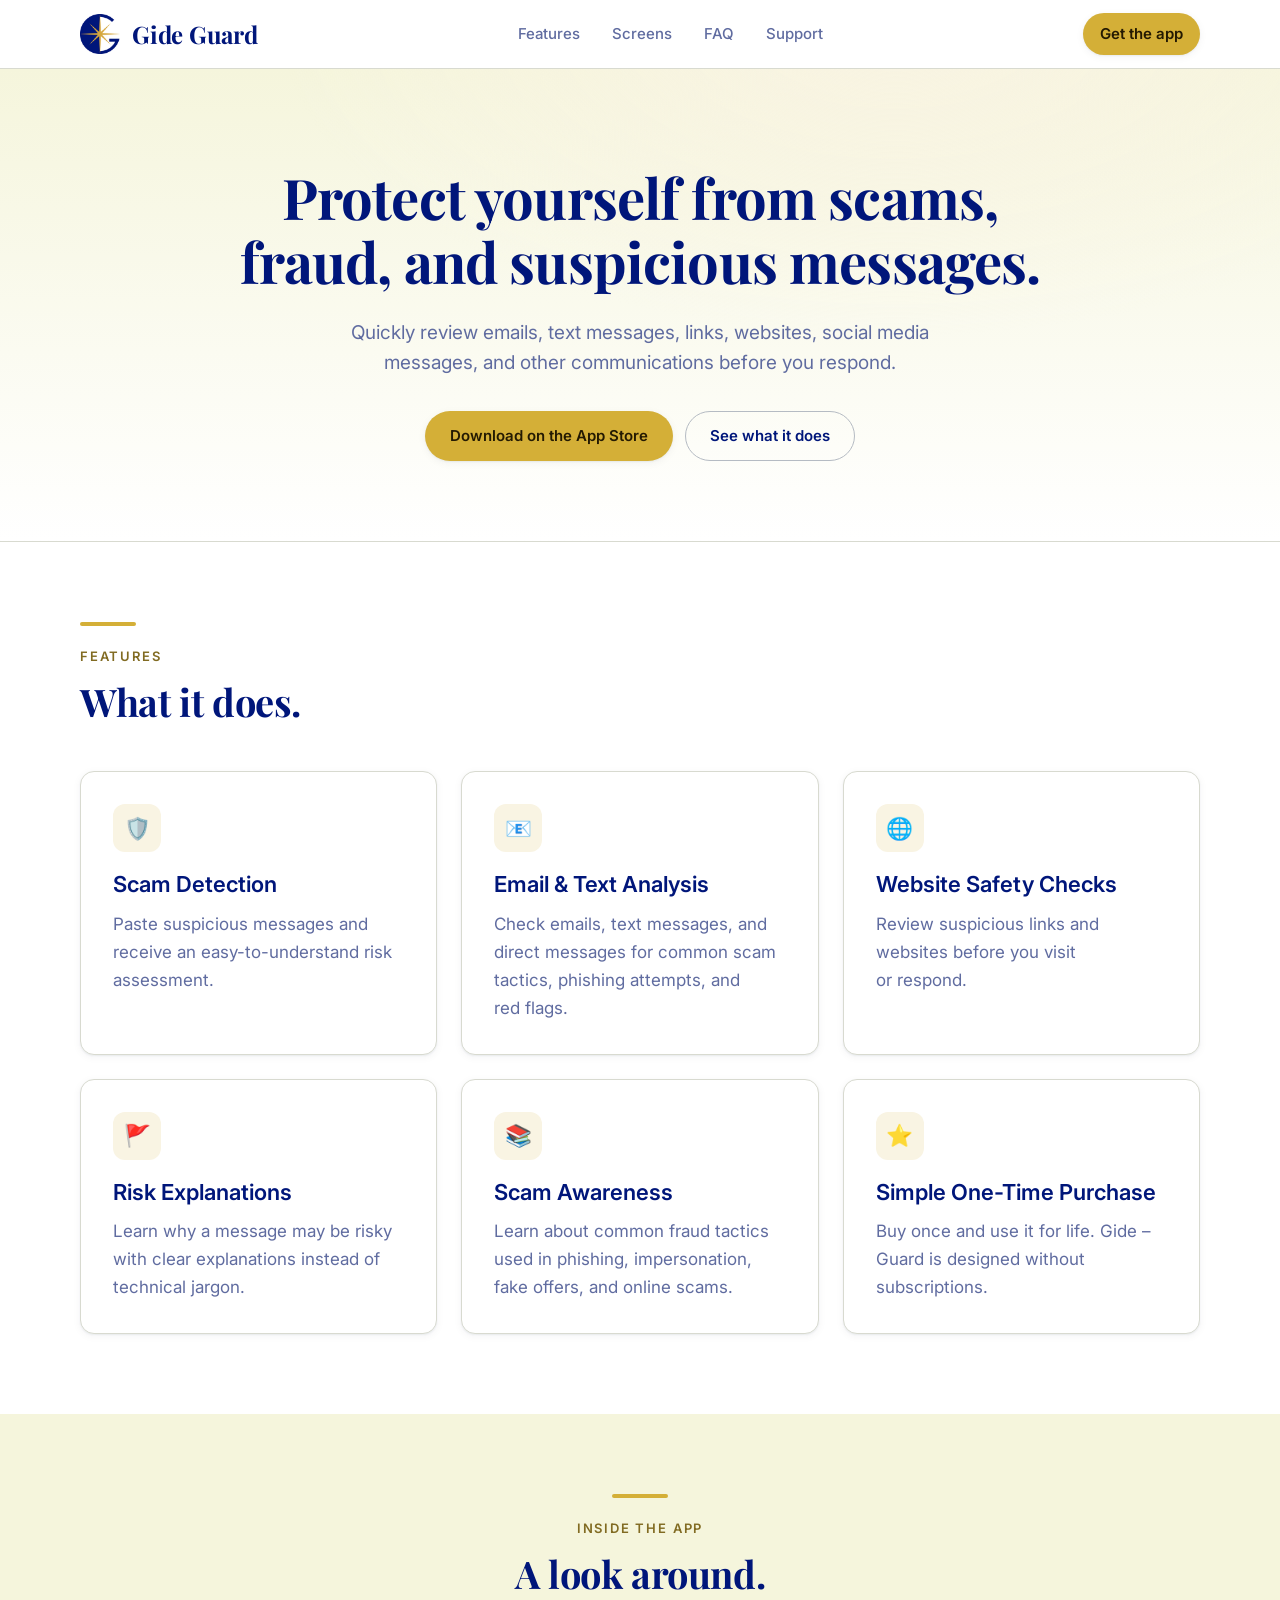
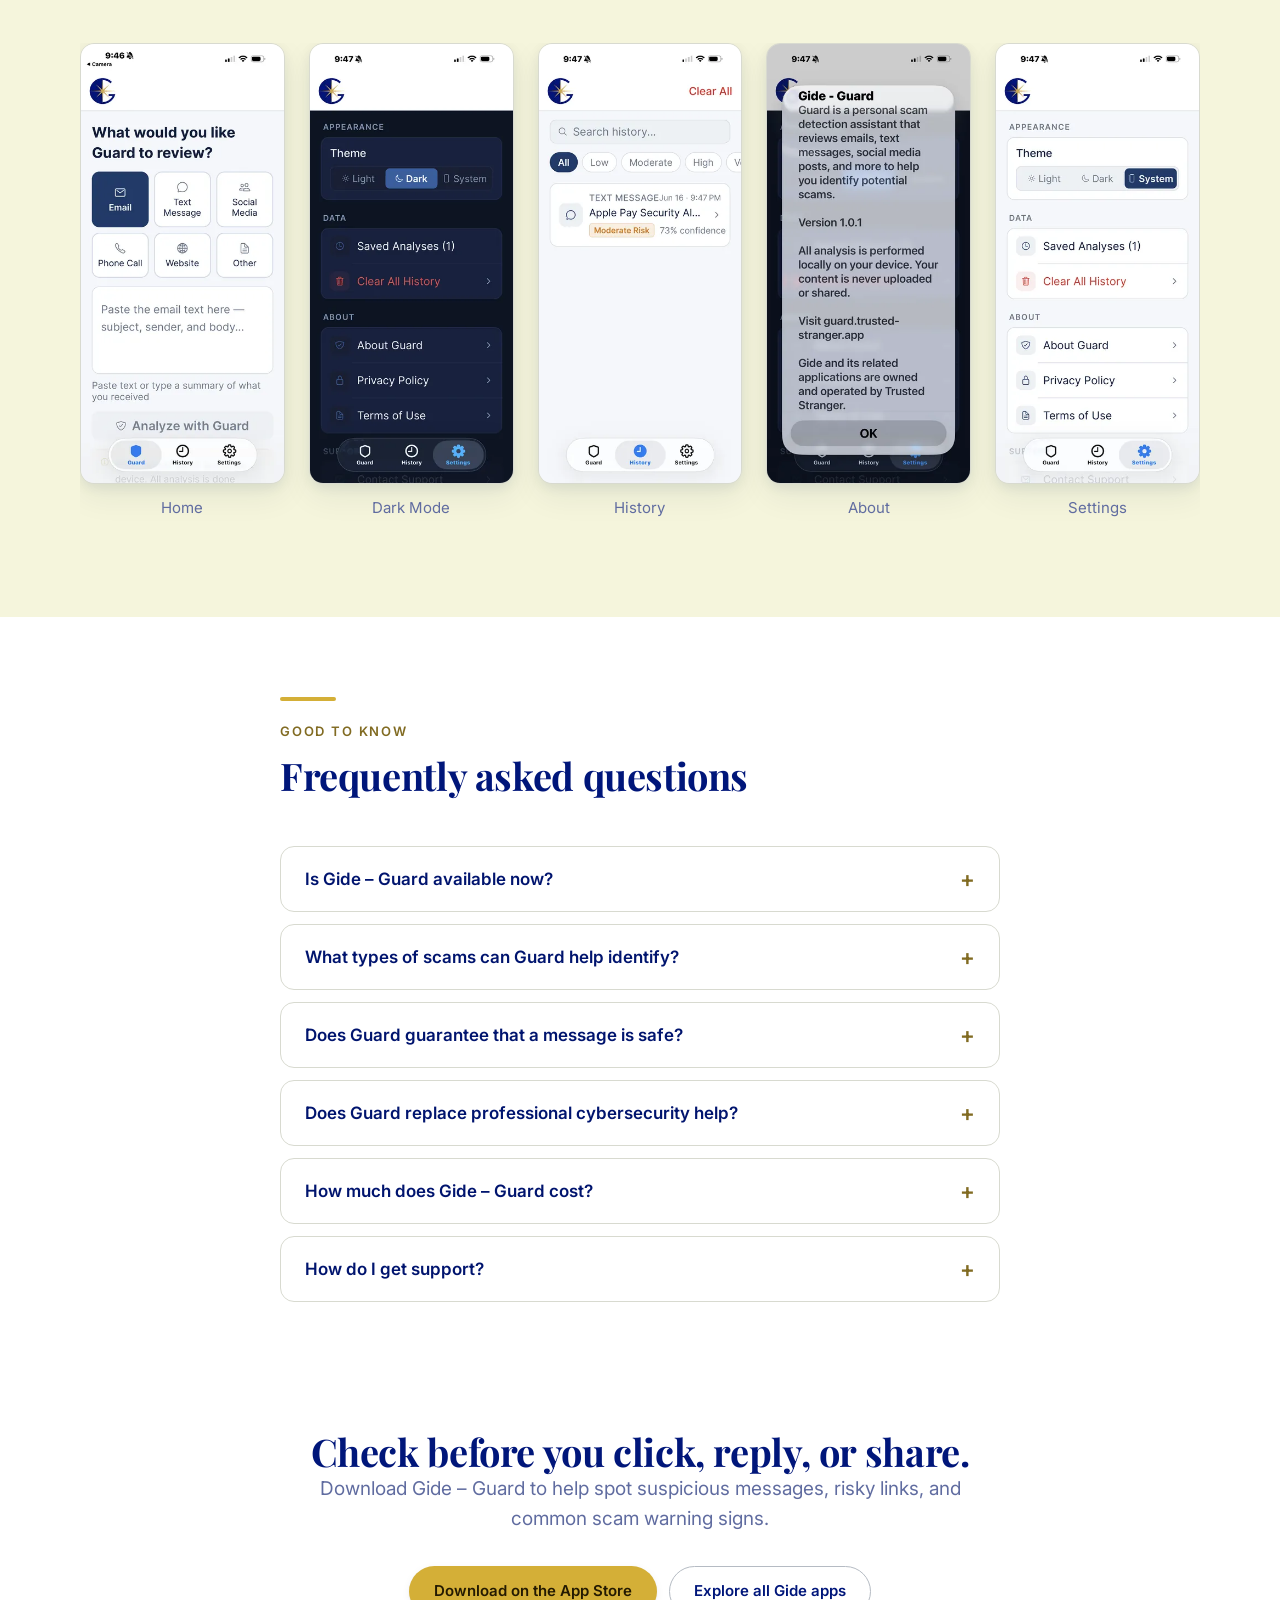
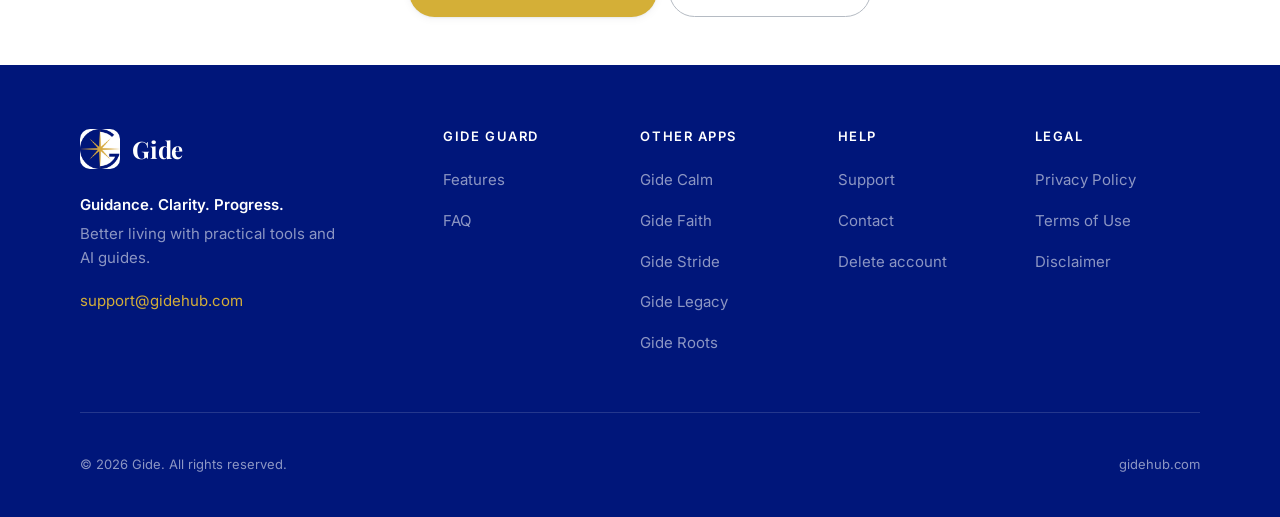
==== commit fb8a780f: "Pick up the shared visual refresh Regenerated from the main Gide site repo after a pass to make the " ====
--- a/index.html
+++ b/index.html
@@ -47,7 +47,7 @@
     </nav>
 
     <div class="header-actions">
-      <a class="btn btn-accent btn-sm nav-cta" href="https://apps.apple.com/ng/app/gide-guard/id6779041138">Get the app</a>
+      <a class="btn btn-accent btn-sm nav-cta" href="https://apps.apple.com/app/id6779041138">Get the app</a>
       <button class="nav-toggle" type="button" aria-expanded="false" aria-controls="mobile-nav" aria-label="Open menu">
         <span class="nav-toggle-bars" aria-hidden="true"><i></i><i></i><i></i></span>
       </button>
@@ -68,7 +68,7 @@
         <li><a href="https://gidehub.com/support.html">Support</a></li>
         <li><a href="https://gidehub.com/privacy.html">Privacy policy</a></li>
       </ul>
-      <a class="btn btn-accent btn-block" href="https://apps.apple.com/ng/app/gide-guard/id6779041138">Get the app</a>
+      <a class="btn btn-accent btn-block" href="https://apps.apple.com/app/id6779041138">Get the app</a>
     </nav>
   </div>
 </header>
@@ -80,7 +80,7 @@
       <h1>Protect yourself from scams, fraud, and suspicious messages.</h1>
       <p class="lede">Quickly review emails, text messages, links, websites, social media messages, and other communications before you respond.</p>
       <div class="btn-row">
-        <a class="btn btn-accent" href="https://apps.apple.com/ng/app/gide-guard/id6779041138">Download on the App Store</a>
+        <a class="btn btn-accent" href="https://apps.apple.com/app/id6779041138">Download on the App Store</a>
         <a class="btn btn-outline" href="#features">See what it does</a>
       </div>
       
@@ -89,7 +89,7 @@
 
   <section class="section" id="features">
     <div class="wrap">
-      <div class="section-head">
+      <div class="section-head rule-top">
         <p class="eyebrow">Features</p>
         <h2>What it does.</h2>
         
@@ -131,7 +131,7 @@
 
   <section class="section section-cream" id="screens">
     <div class="wrap">
-      <div class="section-head centered">
+      <div class="section-head centered rule-top">
         <p class="eyebrow">Inside the app</p>
         <h2>A look around.</h2>
       </div>
@@ -162,7 +162,7 @@
 
   <section class="section" id="faq">
     <div class="wrap wrap-narrow">
-      <div class="section-head">
+      <div class="section-head rule-top">
         <p class="eyebrow">Good to know</p>
         <h2>Frequently asked questions</h2>
       </div>
@@ -200,7 +200,7 @@
       <h2>Check before you click, reply, or share.</h2>
       <p class="lede">Download Gide – Guard to help spot suspicious messages, risky links, and common scam warning signs.</p>
       <div class="btn-row">
-        <a class="btn btn-accent" href="https://apps.apple.com/ng/app/gide-guard/id6779041138">Download on the App Store</a>
+        <a class="btn btn-accent" href="https://apps.apple.com/app/id6779041138">Download on the App Store</a>
         <a class="btn btn-outline" href="https://gidehub.com/#apps">Explore all Gide apps</a>
       </div>
     </div>
--- a/assets/css/app.css
+++ b/assets/css/app.css
@@ -807,6 +807,159 @@
   .book-detail-cover { position: static; max-width: 14rem; }
 }
 
+/* ==========================================================================
+   13. Visual treatment
+   The layout above is deliberately plain; this section is what gives the
+   pages something to look at. Product screenshots and each app's own brand
+   colour do the work, so nothing here is decoration for its own sake.
+   ========================================================================== */
+
+/* Split hero with product art ---------------------------------------------- */
+
+.hero-split { text-align: left; padding-block: var(--sp-20) var(--sp-16); }
+.hero-split .wrap { max-width: var(--wrap); }
+
+.hero-grid {
+  display: grid;
+  grid-template-columns: minmax(0, 1.05fr) minmax(0, 1fr);
+  gap: var(--sp-16);
+  align-items: center;
+}
+.hero-split .lede { margin-inline: 0; max-width: 34rem; }
+.hero-split .btn-row { justify-content: flex-start; }
+.hero-split h1 { letter-spacing: -0.025em; }
+
+/* A fanned cluster of real screens, rather than a stock illustration. */
+.hero-art {
+  position: relative;
+  display: grid;
+  grid-template-columns: repeat(3, 1fr);
+  align-items: end;
+  gap: var(--sp-4);
+  padding-block: var(--sp-6);
+}
+.hero-art img {
+  width: 100%;
+  border-radius: 18px;
+  border: 1px solid rgba(255, 255, 255, 0.7);
+  box-shadow: var(--shadow-lg);
+  background: var(--white);
+}
+.hero-art img:nth-child(1) { transform: rotate(-5deg) translateY(14px); }
+.hero-art img:nth-child(2) { transform: translateY(-14px) scale(1.06); z-index: 2; }
+.hero-art img:nth-child(3) { transform: rotate(5deg) translateY(14px); }
+
+/* Gold rule under a display heading, instead of another plain block of text. */
+.rule-top { position: relative; padding-top: var(--sp-6); }
+.rule-top::before {
+  content: "";
+  position: absolute;
+  top: 0;
+  left: 0;
+  width: 56px;
+  height: 4px;
+  border-radius: 2px;
+  background: var(--gold);
+}
+.centered.rule-top::before { left: 50%; transform: translateX(-50%); }
+
+/* App cards carrying their own colour ------------------------------------- */
+
+.app-card {
+  padding: 0;
+  overflow: hidden;
+  border-top: 0;
+  gap: 0;
+}
+
+/* The coloured band is the app's identity, so it gets real estate rather
+   than a hairline. --accent comes from the [data-app] rules above. */
+.app-card-head {
+  position: relative;
+  display: flex;
+  align-items: center;
+  gap: var(--sp-4);
+  padding: var(--sp-6);
+  min-height: 104px;
+  background:
+    radial-gradient(18rem 10rem at 85% -30%, rgba(255, 255, 255, 0.28), transparent 70%),
+    linear-gradient(135deg, var(--accent) 0%, color-mix(in srgb, var(--accent) 72%, #000) 100%);
+}
+.app-card-head img {
+  width: 56px;
+  height: 56px;
+  border-radius: 14px;
+  background: rgba(255, 255, 255, 0.92);
+  padding: 4px;
+  box-shadow: 0 6px 18px rgba(0, 0, 0, 0.22);
+}
+.app-card-head h3 {
+  color: #fff;
+  font-size: var(--fs-xl);
+  text-shadow: 0 1px 12px rgba(0, 0, 0, 0.28);
+}
+
+.app-card-body {
+  display: flex;
+  flex-direction: column;
+  gap: var(--sp-3);
+  padding: var(--sp-6);
+  flex: 1;
+}
+.app-card-body .btn-row { margin-top: auto; padding-top: var(--sp-4); }
+
+/* Screens band ------------------------------------------------------------- */
+
+.screens-band { overflow: hidden; }
+.screens-strip {
+  display: grid;
+  grid-auto-flow: column;
+  grid-auto-columns: minmax(9.5rem, 1fr);
+  gap: var(--sp-6);
+  align-items: center;
+}
+.screens-strip img {
+  width: 100%;
+  border-radius: 16px;
+  border: 1px solid var(--line-on-dark);
+  box-shadow: var(--shadow-lg);
+}
+.screens-strip img:nth-child(even) { transform: translateY(-18px); }
+
+/* Books on a dark band so the covers carry the section ---------------------- */
+
+.book-showcase {
+  display: grid;
+  grid-template-columns: repeat(auto-fit, minmax(9rem, 1fr));
+  gap: var(--sp-6);
+  align-items: end;
+}
+.book-showcase a { text-decoration: none; display: block; }
+.book-showcase img {
+  width: 100%;
+  aspect-ratio: 2 / 3;
+  object-fit: cover;
+  border-radius: 10px;
+  box-shadow: var(--shadow-lg);
+  transition: transform 0.2s ease;
+}
+.book-showcase a:hover img { transform: translateY(-6px); }
+.book-showcase span {
+  display: block;
+  margin-top: var(--sp-3);
+  font-size: var(--fs-sm);
+  color: var(--text-on-dark-muted);
+}
+
+@media (max-width: 900px) {
+  .hero-grid { grid-template-columns: 1fr; gap: var(--sp-10); }
+  .hero-art { max-width: 26rem; margin-inline: auto; }
+}
+@media (max-width: 720px) {
+  .screens-strip { grid-auto-columns: minmax(8rem, 1fr); }
+  .screens-strip img:nth-child(even) { transform: none; }
+}
+
 
 /* guard palette — generated by tools/build-app-sites.mjs.
    Do not edit here: edit src/data/palettes.json in the main Gide site repo
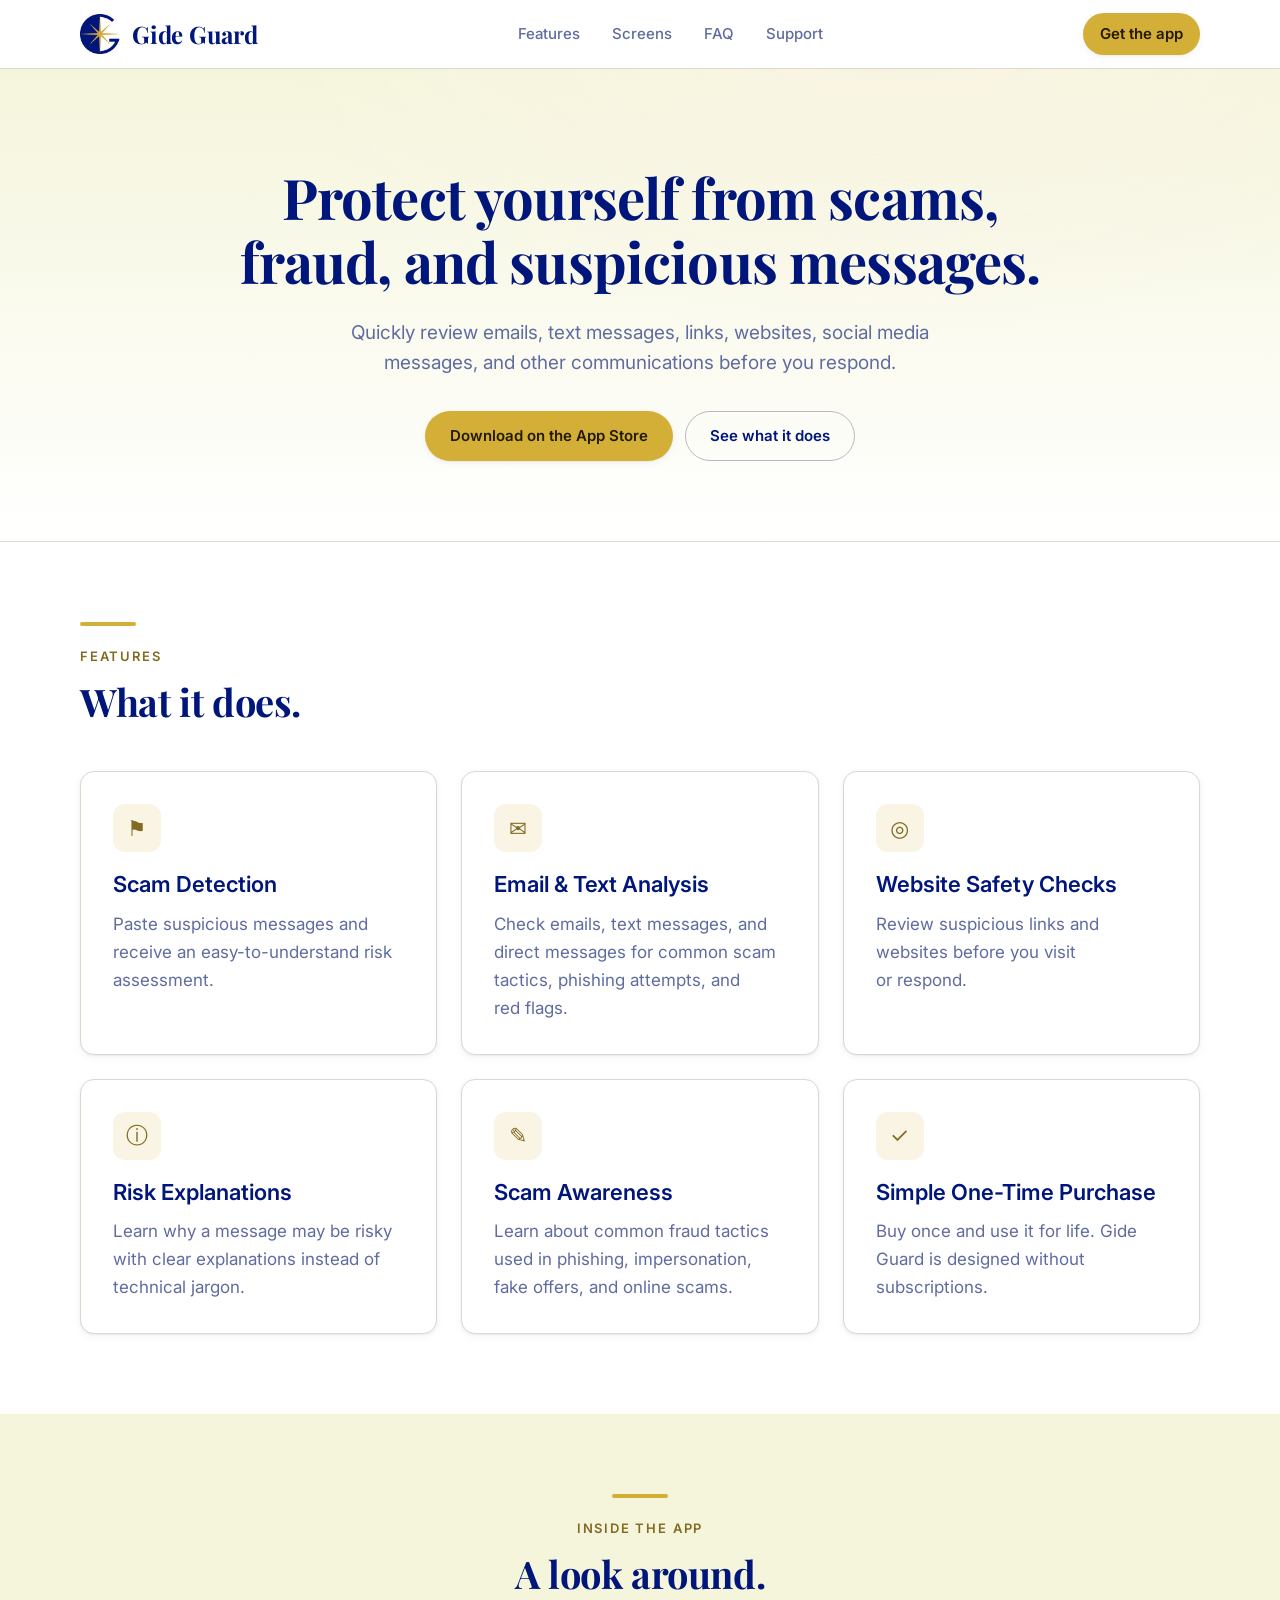
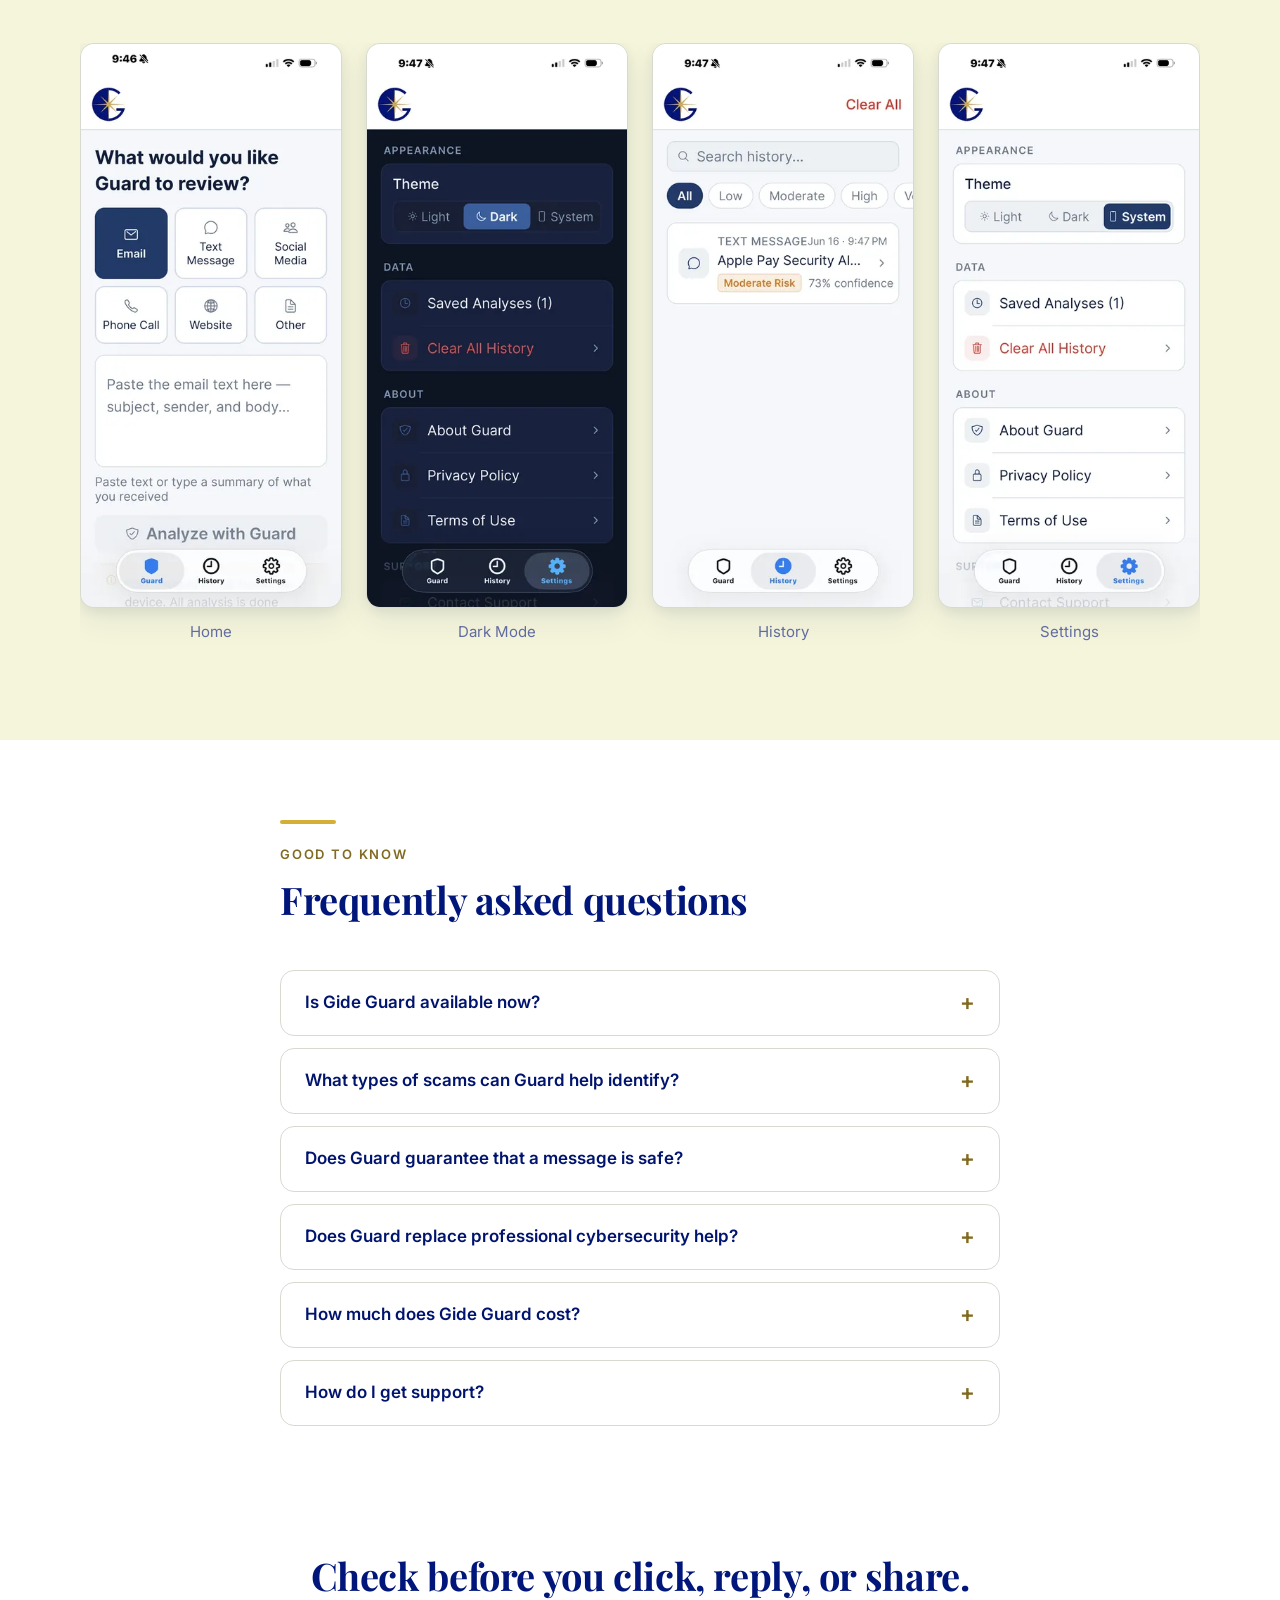
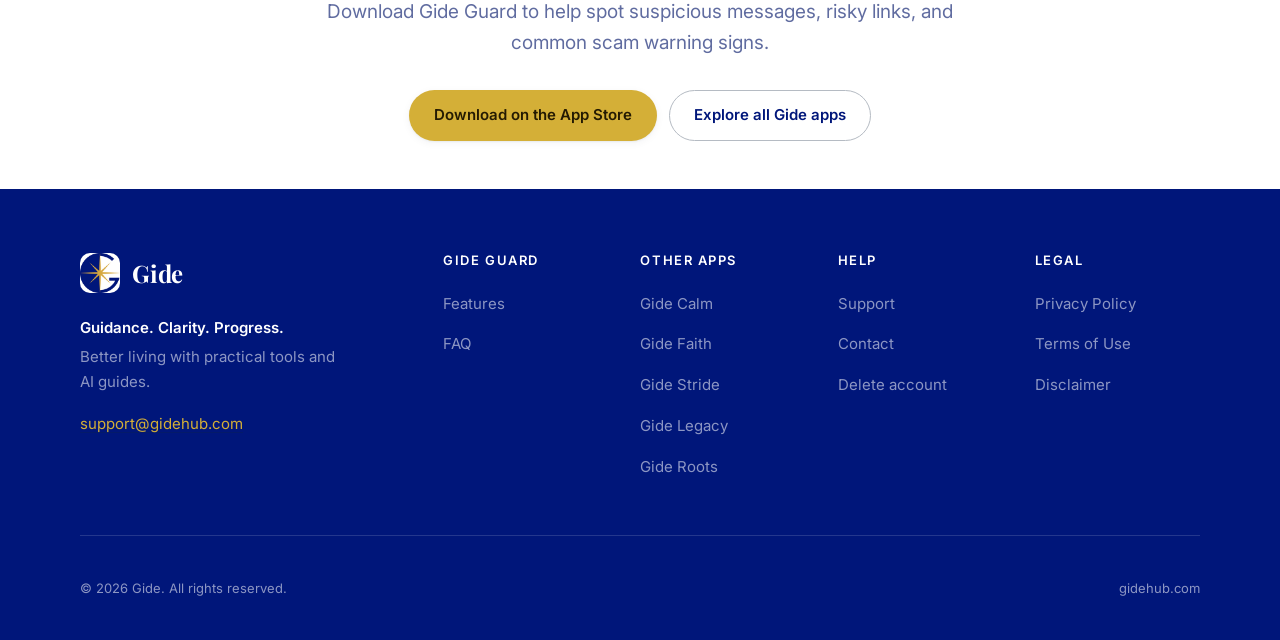
==== commit 8645d504: "Regenerate site: naming, icons, remove About screenshot The About screenshot showed the retired Trus" ====
--- a/index.html
+++ b/index.html
@@ -96,34 +96,34 @@
       </div>
       <div class="grid grid-3">
         <article class="card feature-card">
-          <span class="feature-icon" aria-hidden="true">🛡️</span>
+          <span class="feature-icon" aria-hidden="true">⚑</span>
           <h3>Scam Detection</h3>
           <p>Paste suspicious messages and receive an easy-to-understand risk assessment.</p>
         </article>
         <article class="card feature-card">
-          <span class="feature-icon" aria-hidden="true">📧</span>
+          <span class="feature-icon" aria-hidden="true">✉</span>
           <h3>Email &amp; Text Analysis</h3>
           <p>Check emails, text messages, and direct messages for common scam tactics, phishing attempts, and red flags.</p>
         </article>
         <article class="card feature-card">
-          <span class="feature-icon" aria-hidden="true">🌐</span>
+          <span class="feature-icon" aria-hidden="true">◎</span>
           <h3>Website Safety Checks</h3>
           <p>Review suspicious links and websites before you visit or respond.</p>
         </article>
         <article class="card feature-card">
-          <span class="feature-icon" aria-hidden="true">🚩</span>
+          <span class="feature-icon" aria-hidden="true">ⓘ</span>
           <h3>Risk Explanations</h3>
           <p>Learn why a message may be risky with clear explanations instead of technical jargon.</p>
         </article>
         <article class="card feature-card">
-          <span class="feature-icon" aria-hidden="true">📚</span>
+          <span class="feature-icon" aria-hidden="true">✎</span>
           <h3>Scam Awareness</h3>
           <p>Learn about common fraud tactics used in phishing, impersonation, fake offers, and online scams.</p>
         </article>
         <article class="card feature-card">
-          <span class="feature-icon" aria-hidden="true">⭐</span>
+          <span class="feature-icon" aria-hidden="true">✓</span>
           <h3>Simple One-Time Purchase</h3>
-          <p>Buy once and use it for life. Gide – Guard is designed without subscriptions.</p>
+          <p>Buy once and use it for life. Gide Guard is designed without subscriptions.</p>
         </article>
       </div>
     </div>
@@ -147,10 +147,6 @@
         <figure class="shot">
           <img src="assets/shots/history.webp" alt="Gide Guard analysis history screen" width="370" height="800" loading="lazy">
           <figcaption>History</figcaption>
-        </figure>
-        <figure class="shot">
-          <img src="assets/shots/about.webp" alt="Gide Guard about screen" width="370" height="800" loading="lazy">
-          <figcaption>About</figcaption>
         </figure>
         <figure class="shot">
           <img src="assets/shots/settings.webp" alt="Gide Guard settings screen" width="370" height="800" loading="lazy">
@@ -168,8 +164,8 @@
       </div>
       <div class="faq">
         <details>
-          <summary>Is Gide – Guard available now?</summary>
-          <p>Yes. Gide – Guard is available on the App Store as a simple tool to help users recognize suspicious messages and scam warning signs.</p>
+          <summary>Is Gide Guard available now?</summary>
+          <p>Yes. Gide Guard is available on the App Store as a simple tool to help users recognize suspicious messages and scam warning signs.</p>
         </details>
         <details>
           <summary>What types of scams can Guard help identify?</summary>
@@ -177,19 +173,19 @@
         </details>
         <details>
           <summary>Does Guard guarantee that a message is safe?</summary>
-          <p>No. Gide – Guard provides guidance and risk awareness to help you make a more informed decision. No app can guarantee that every message, website, person, or offer is safe.</p>
+          <p>No. Gide Guard provides guidance and risk awareness to help you make a more informed decision. No app can guarantee that every message, website, person, or offer is safe.</p>
         </details>
         <details>
           <summary>Does Guard replace professional cybersecurity help?</summary>
-          <p>No. Gide – Guard is an educational and personal-use tool. It is not a substitute for professional cybersecurity, legal, financial, or fraud investigation services.</p>
-        </details>
-        <details>
-          <summary>How much does Gide – Guard cost?</summary>
-          <p>Gide – Guard is available for a one-time purchase of $0.99. Buy it once and use it for life. No subscription is required.</p>
+          <p>No. Gide Guard is an educational and personal-use tool. It is not a substitute for professional cybersecurity, legal, financial, or fraud investigation services.</p>
+        </details>
+        <details>
+          <summary>How much does Gide Guard cost?</summary>
+          <p>Gide Guard is available for a one-time purchase of $0.99. Buy it once and use it for life. No subscription is required.</p>
         </details>
         <details>
           <summary>How do I get support?</summary>
-          <p>Email us at support@gidehub.com .</p>
+          <p>Email us at support@gidehub.com.</p>
         </details>
       </div>
     </div>
@@ -198,7 +194,7 @@
   <section class="section section-tight cta-band">
     <div class="wrap">
       <h2>Check before you click, reply, or share.</h2>
-      <p class="lede">Download Gide – Guard to help spot suspicious messages, risky links, and common scam warning signs.</p>
+      <p class="lede">Download Gide Guard to help spot suspicious messages, risky links, and common scam warning signs.</p>
       <div class="btn-row">
         <a class="btn btn-accent" href="https://apps.apple.com/app/id6779041138">Download on the App Store</a>
         <a class="btn btn-outline" href="https://gidehub.com/#apps">Explore all Gide apps</a>
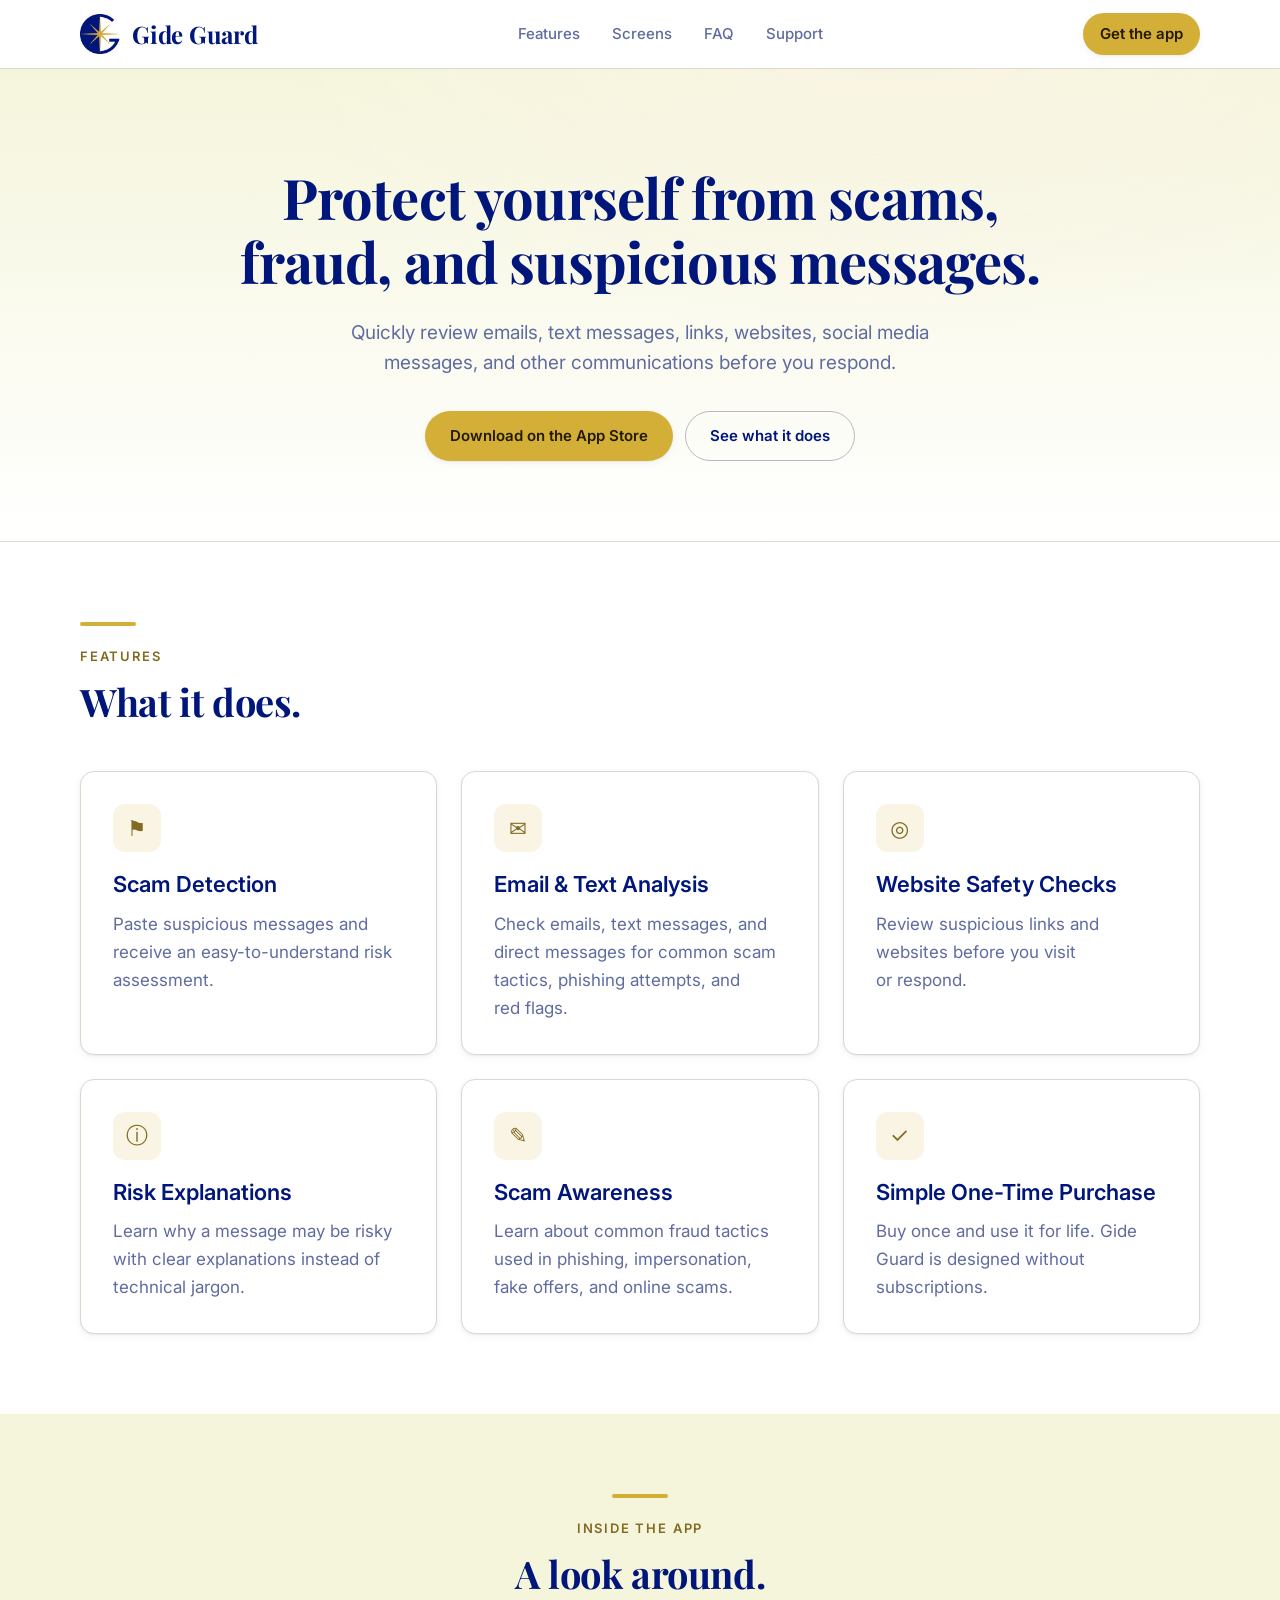
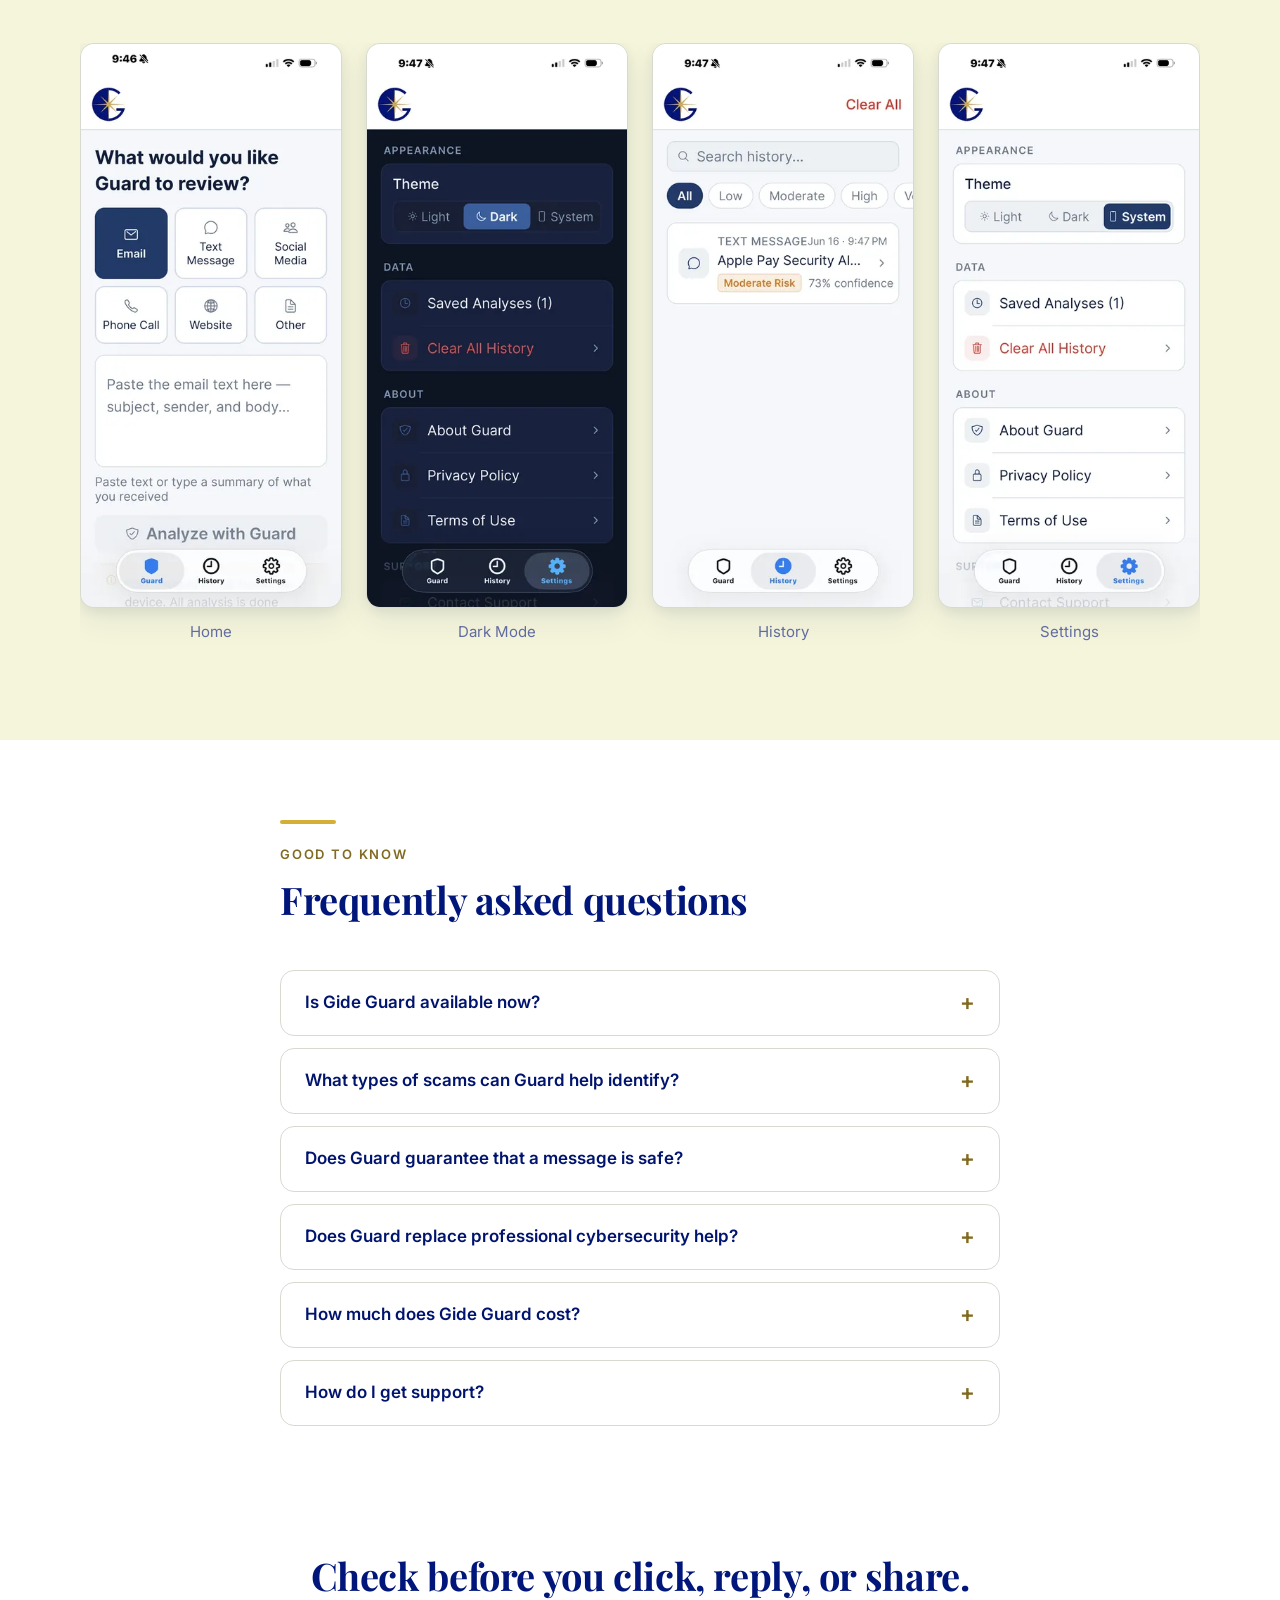
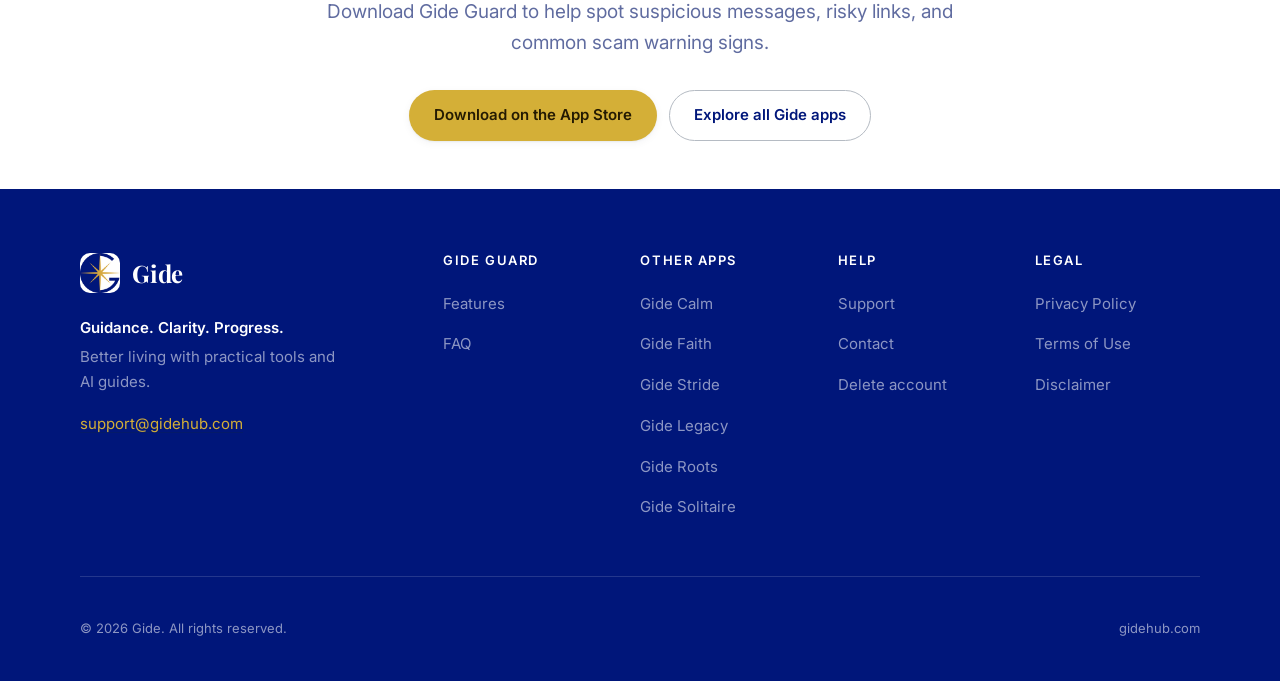
==== commit 5d4644ac: "Add Gide Solitaire to the Gide apps menu Co-Authored-By: Claude Opus 5.5 <noreply@anthropic.com> Cla" ====
--- a/index.html
+++ b/index.html
@@ -235,6 +235,7 @@
             <li><a href="https://stride.gidehub.com/">Gide Stride</a></li>
             <li><a href="https://legacy.gidehub.com/">Gide Legacy</a></li>
             <li><a href="https://roots.gidehub.com/">Gide Roots</a></li>
+            <li><a href="https://solitaire.gidehub.com/">Gide Solitaire</a></li>
           </ul>
         </div>
         <div class="footer-col">
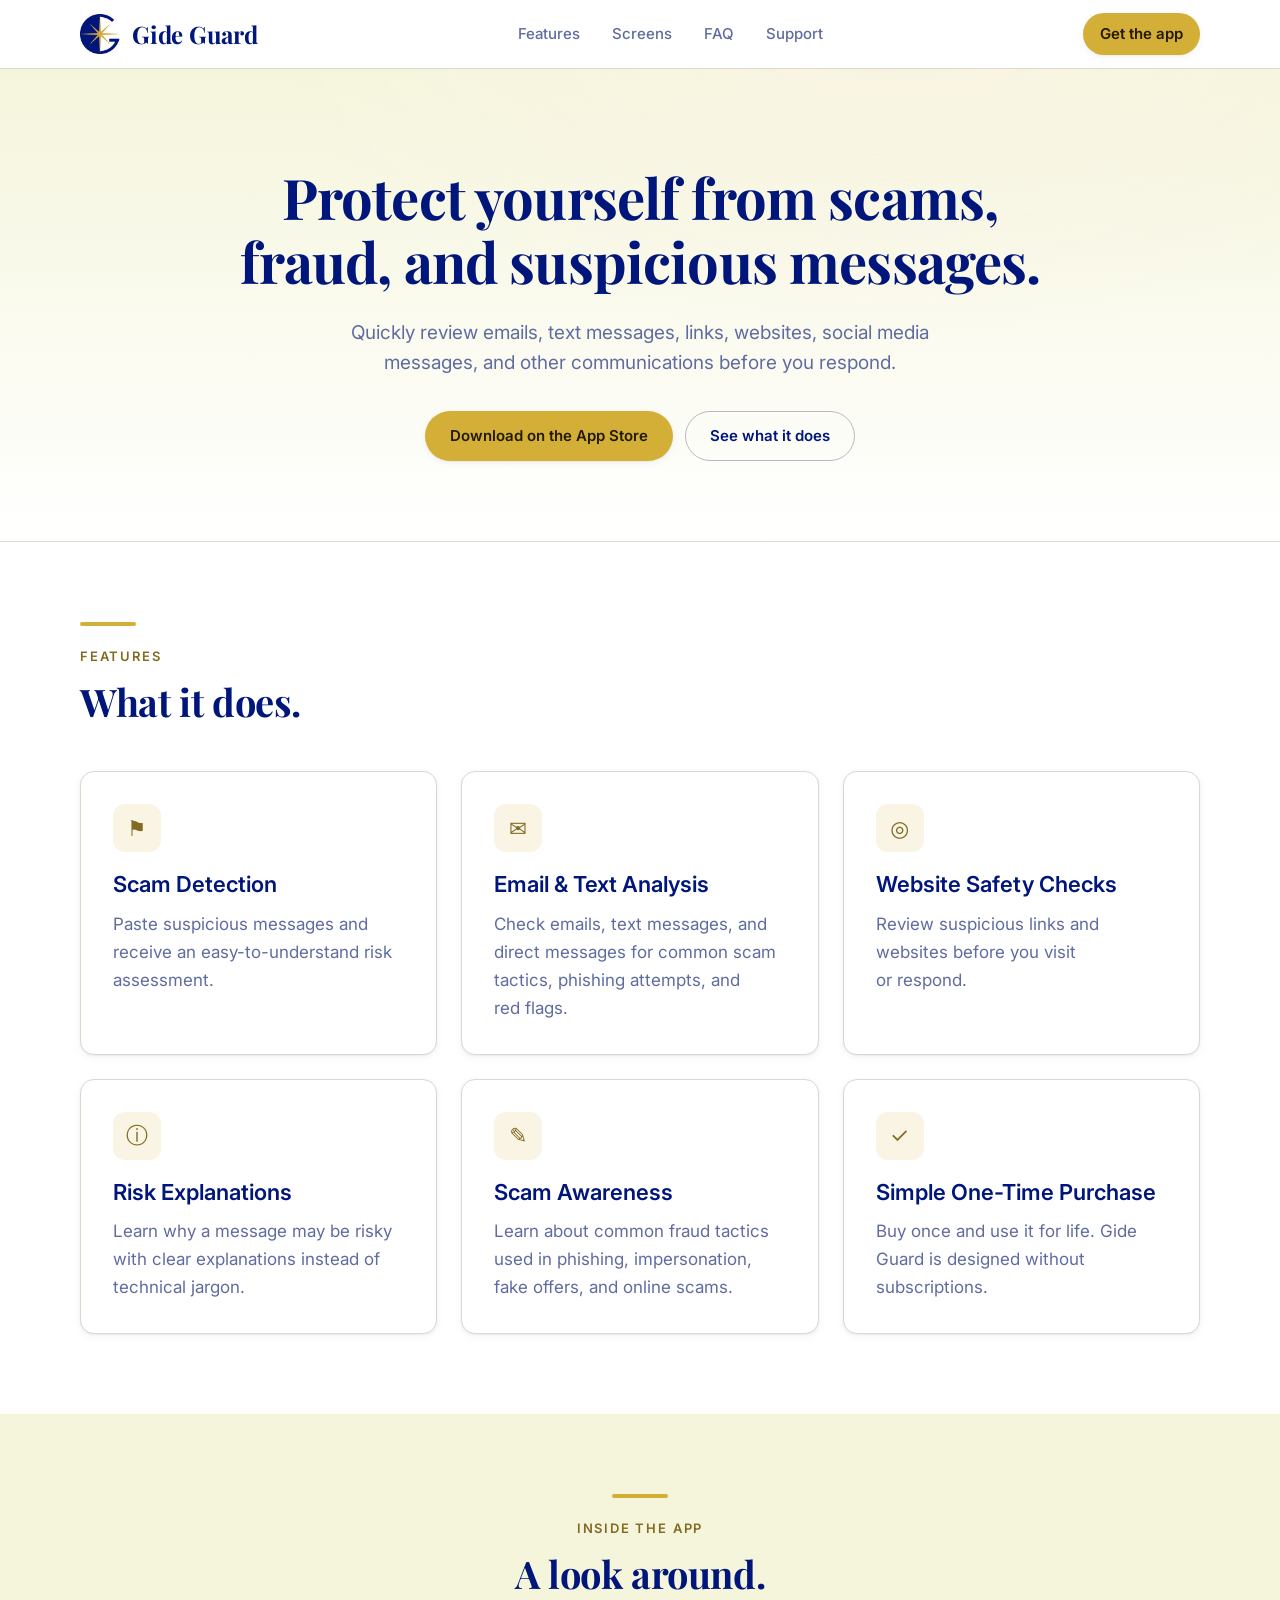
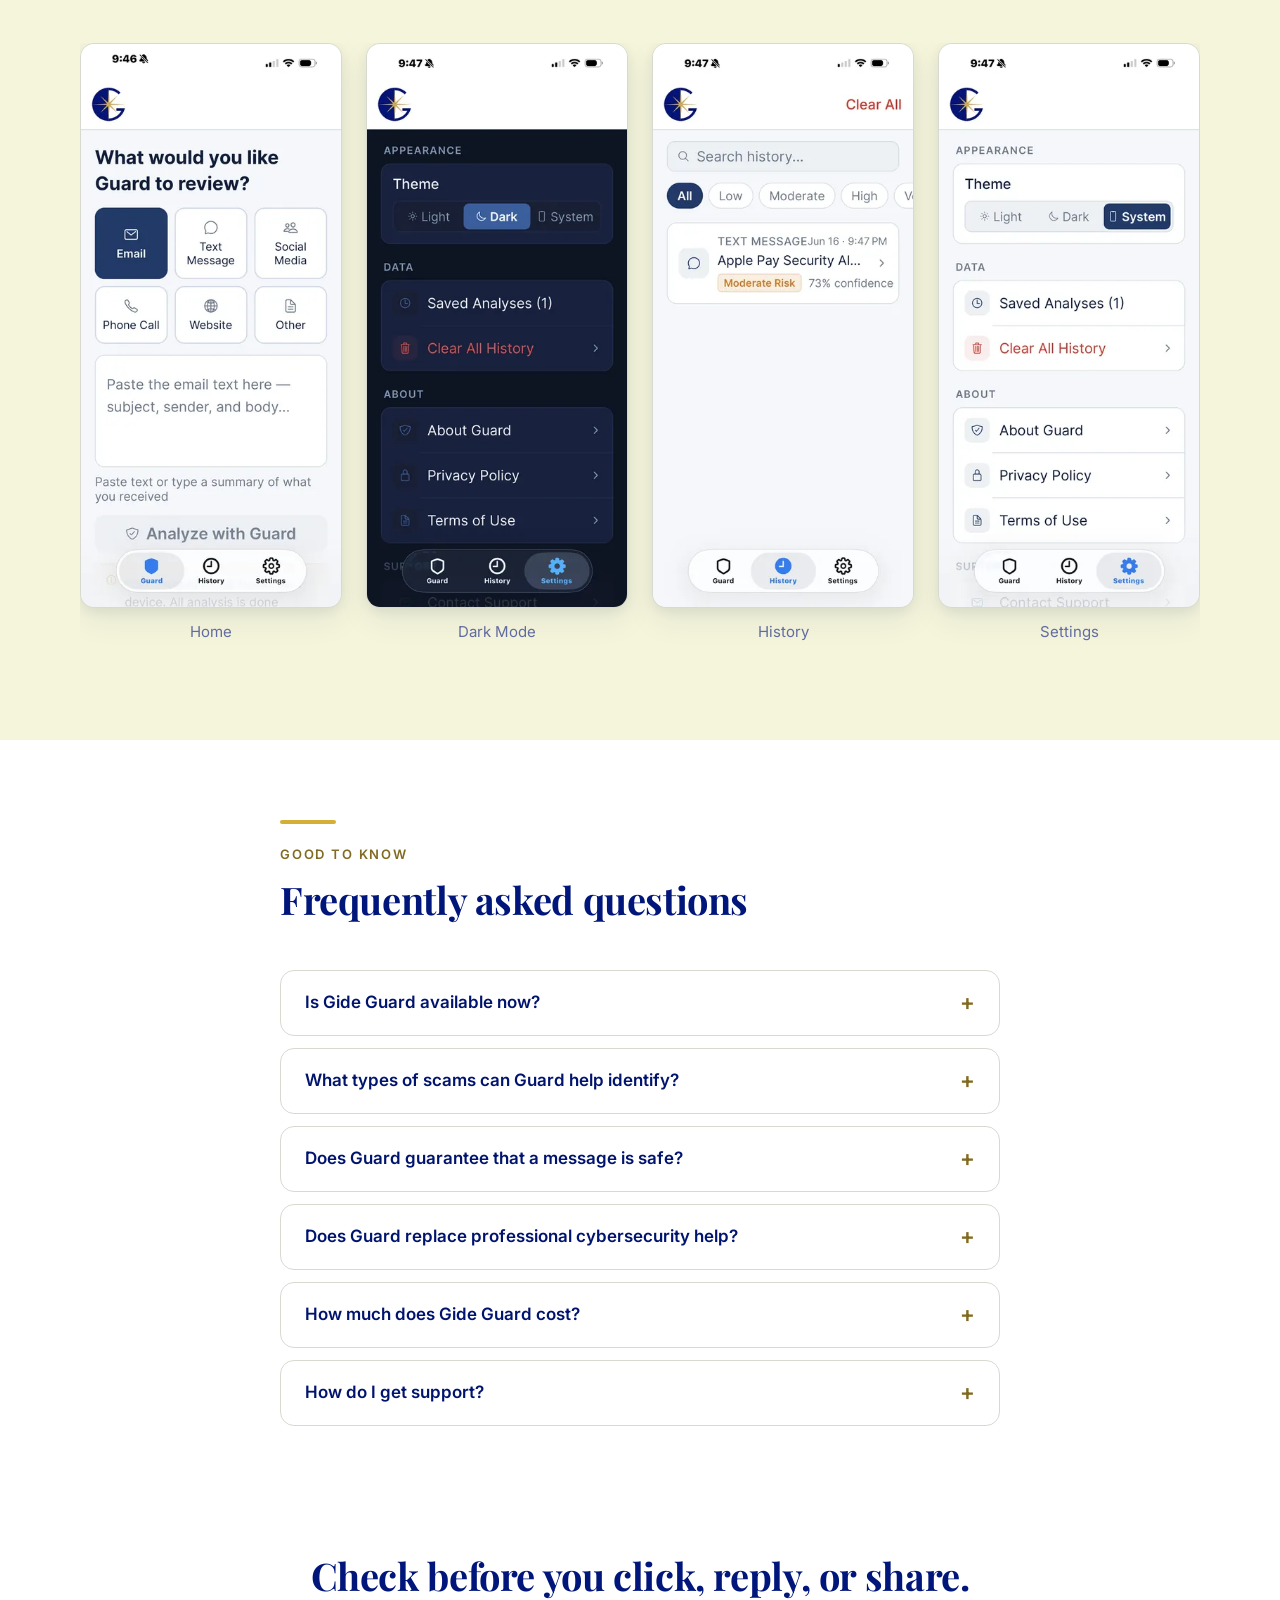
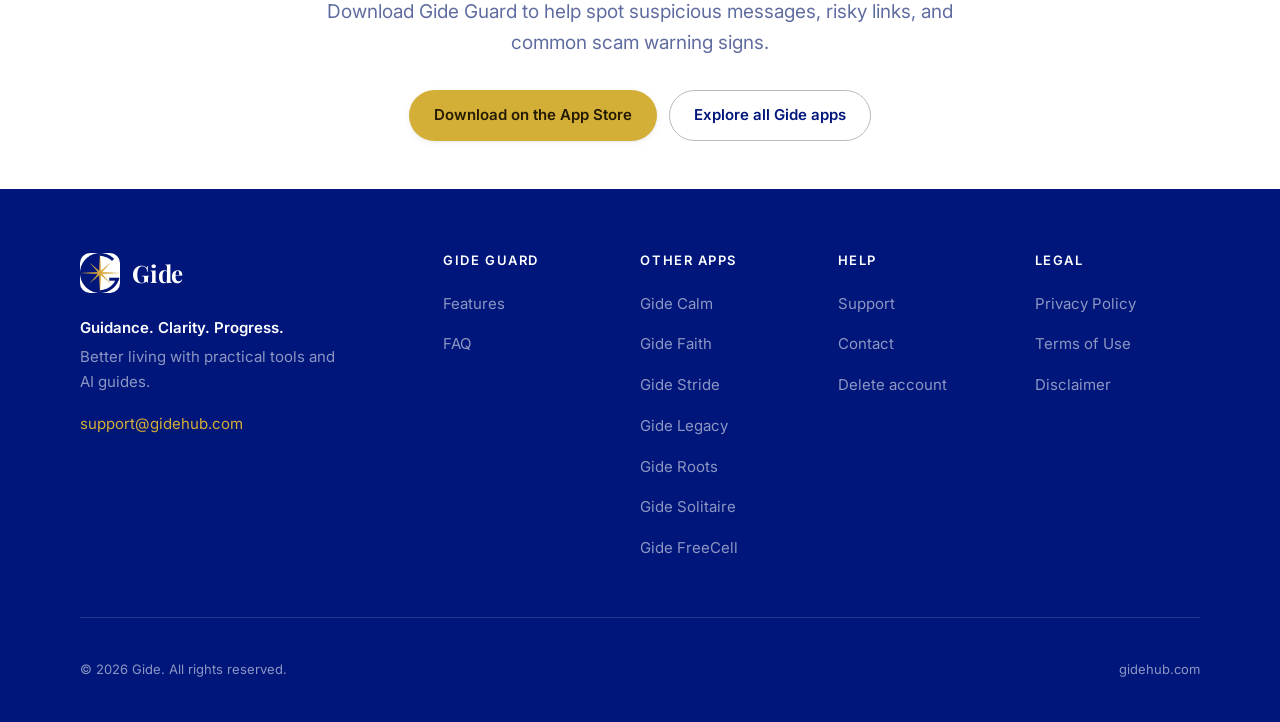
==== commit f7e03a38: "Add Gide FreeCell to the Gide app links Co-Authored-By: Claude Opus 5.5 <noreply@anthropic.com> Clau" ====
--- a/index.html
+++ b/index.html
@@ -236,6 +236,7 @@
             <li><a href="https://legacy.gidehub.com/">Gide Legacy</a></li>
             <li><a href="https://roots.gidehub.com/">Gide Roots</a></li>
             <li><a href="https://solitaire.gidehub.com/">Gide Solitaire</a></li>
+            <li><a href="https://freecell.gidehub.com/">Gide FreeCell</a></li>
           </ul>
         </div>
         <div class="footer-col">
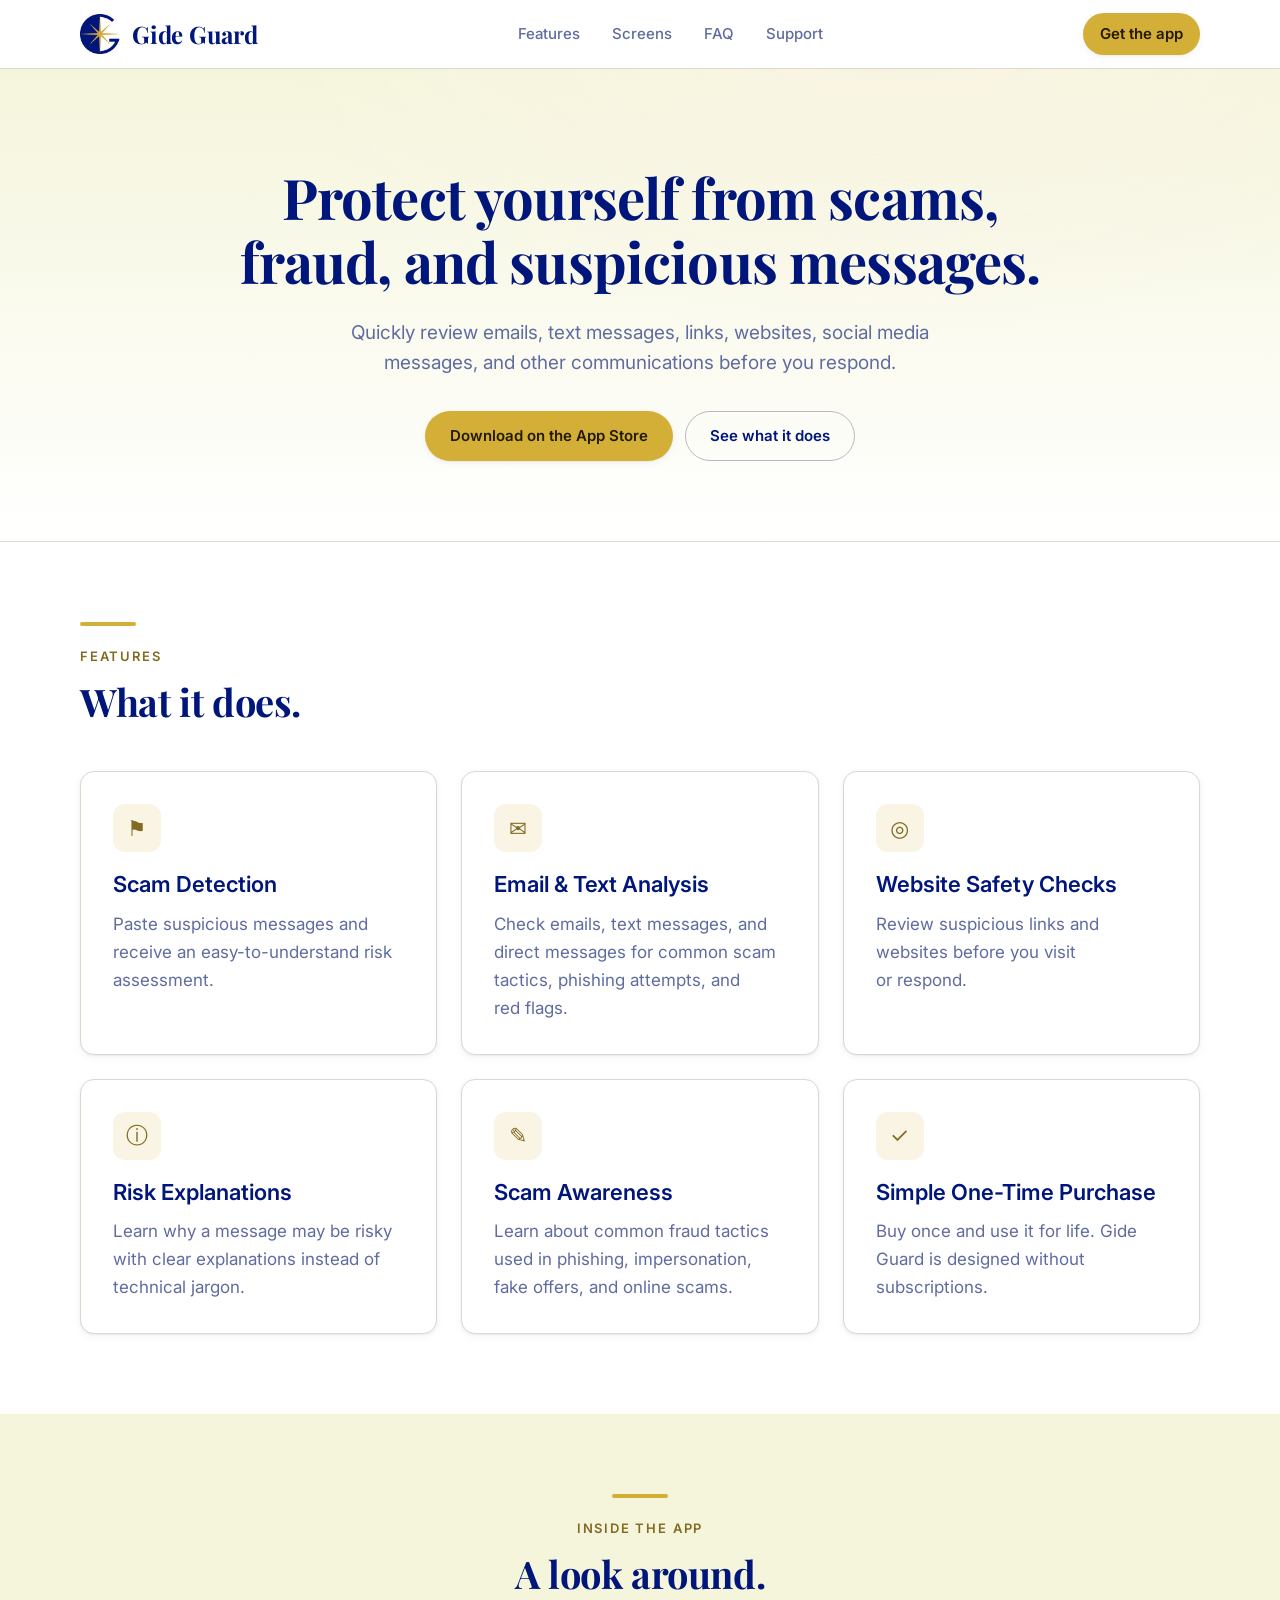
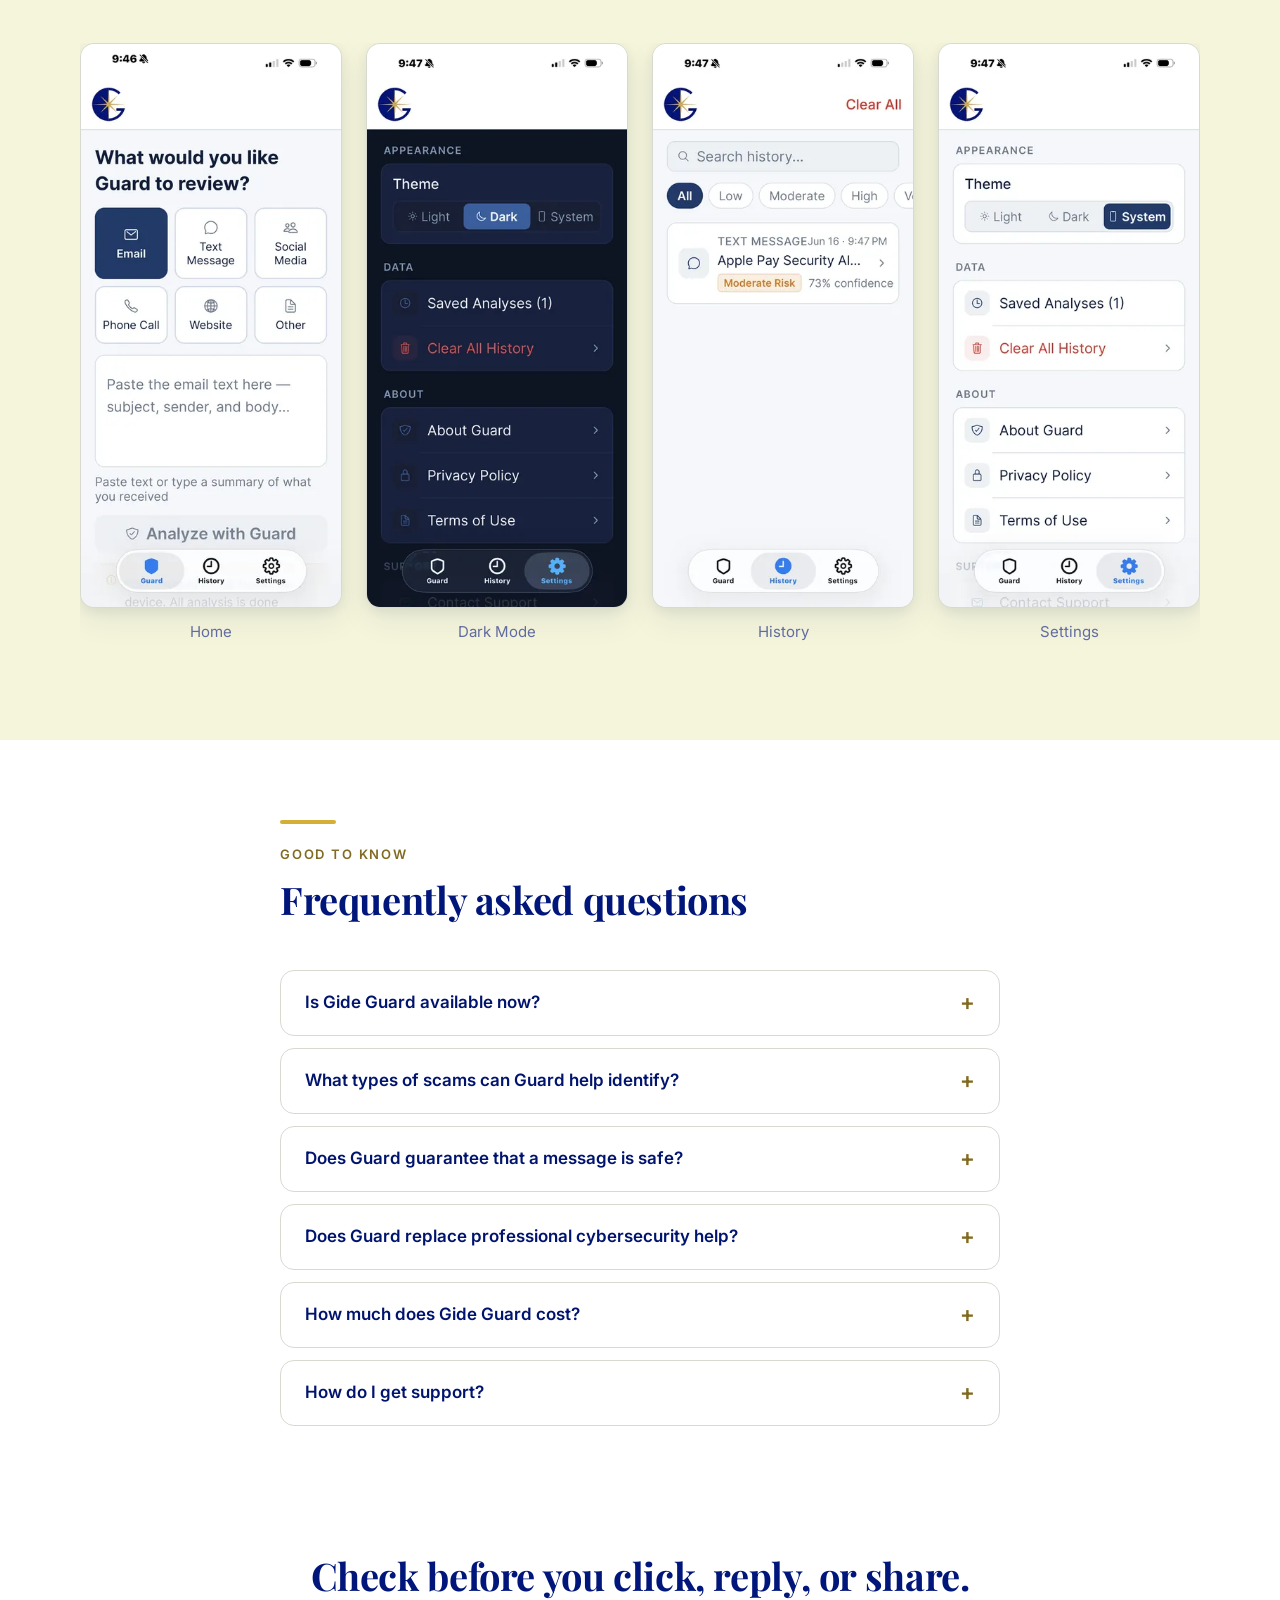
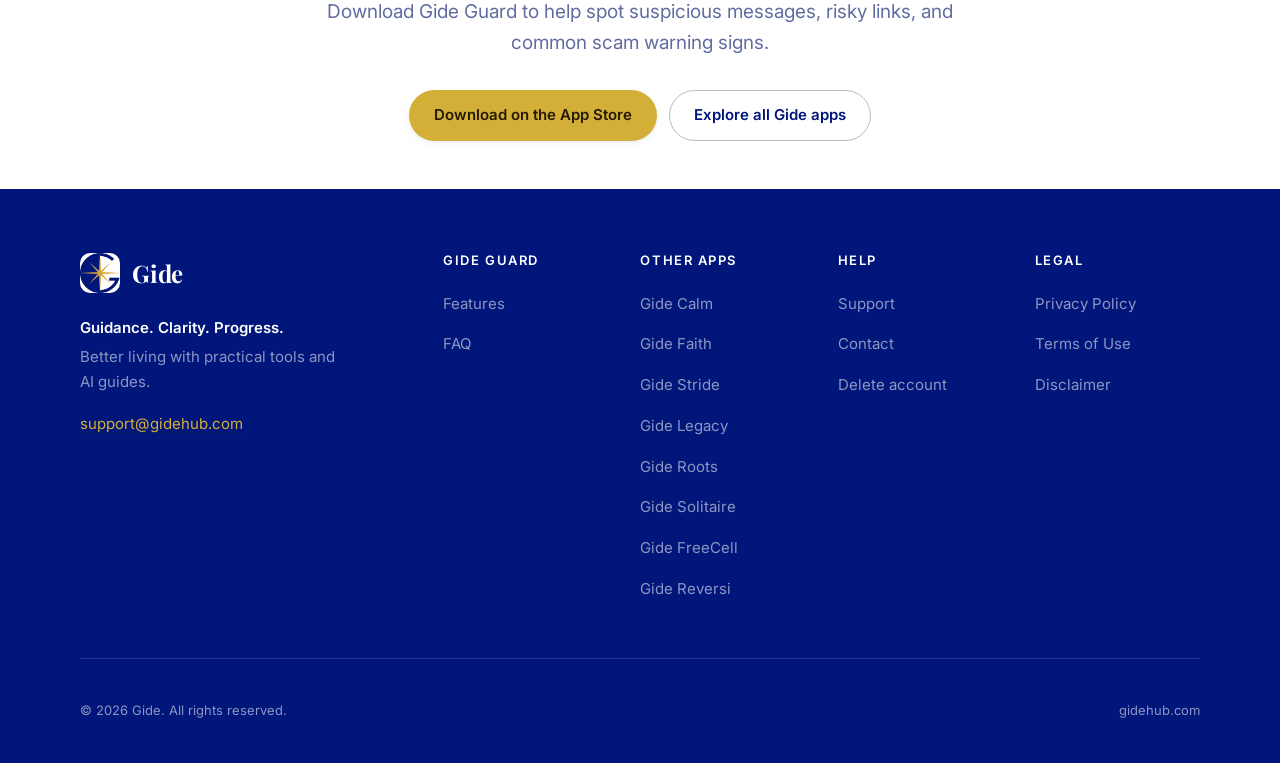
==== commit 4fef924f: "Add Gide Reversi to the Gide app links Co-Authored-By: Claude Opus 5.5 <noreply@anthropic.com> Claud" ====
--- a/index.html
+++ b/index.html
@@ -237,6 +237,7 @@
             <li><a href="https://roots.gidehub.com/">Gide Roots</a></li>
             <li><a href="https://solitaire.gidehub.com/">Gide Solitaire</a></li>
             <li><a href="https://freecell.gidehub.com/">Gide FreeCell</a></li>
+            <li><a href="https://reversi.gidehub.com/">Gide Reversi</a></li>
           </ul>
         </div>
         <div class="footer-col">
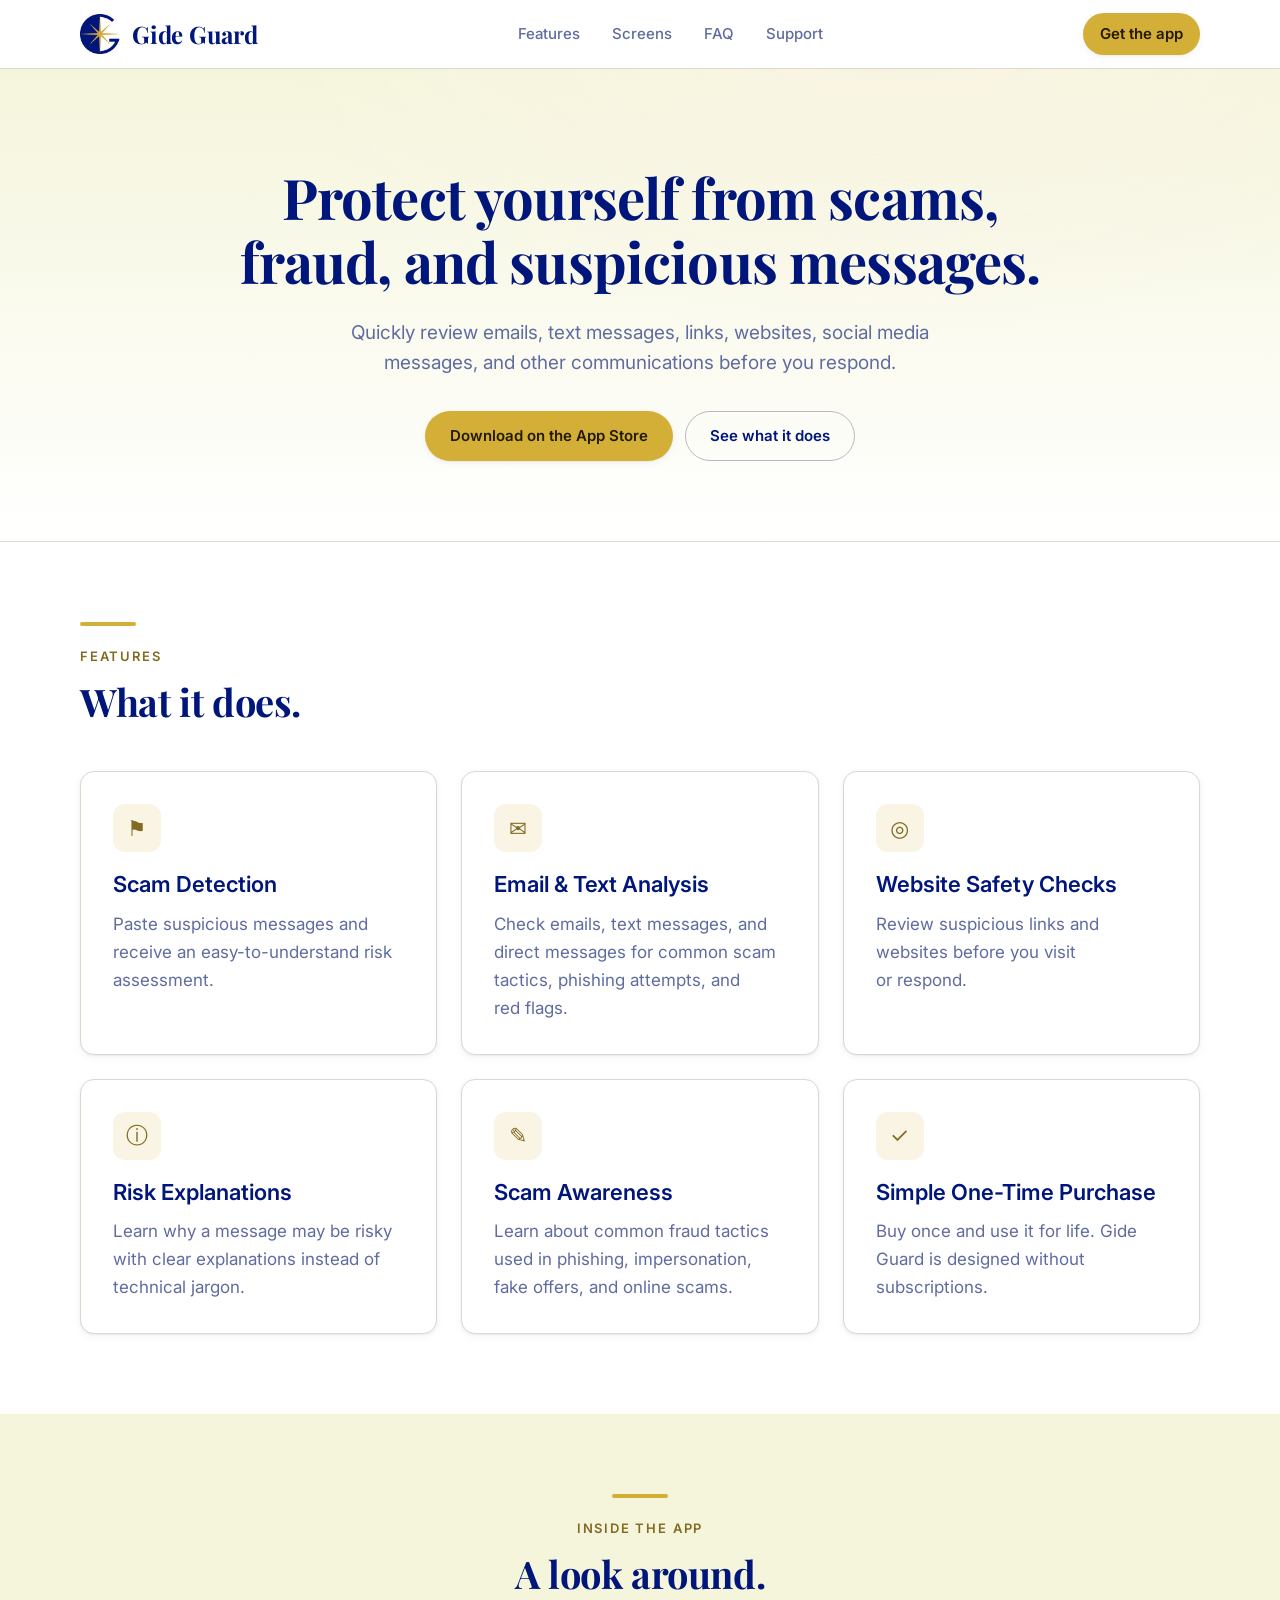
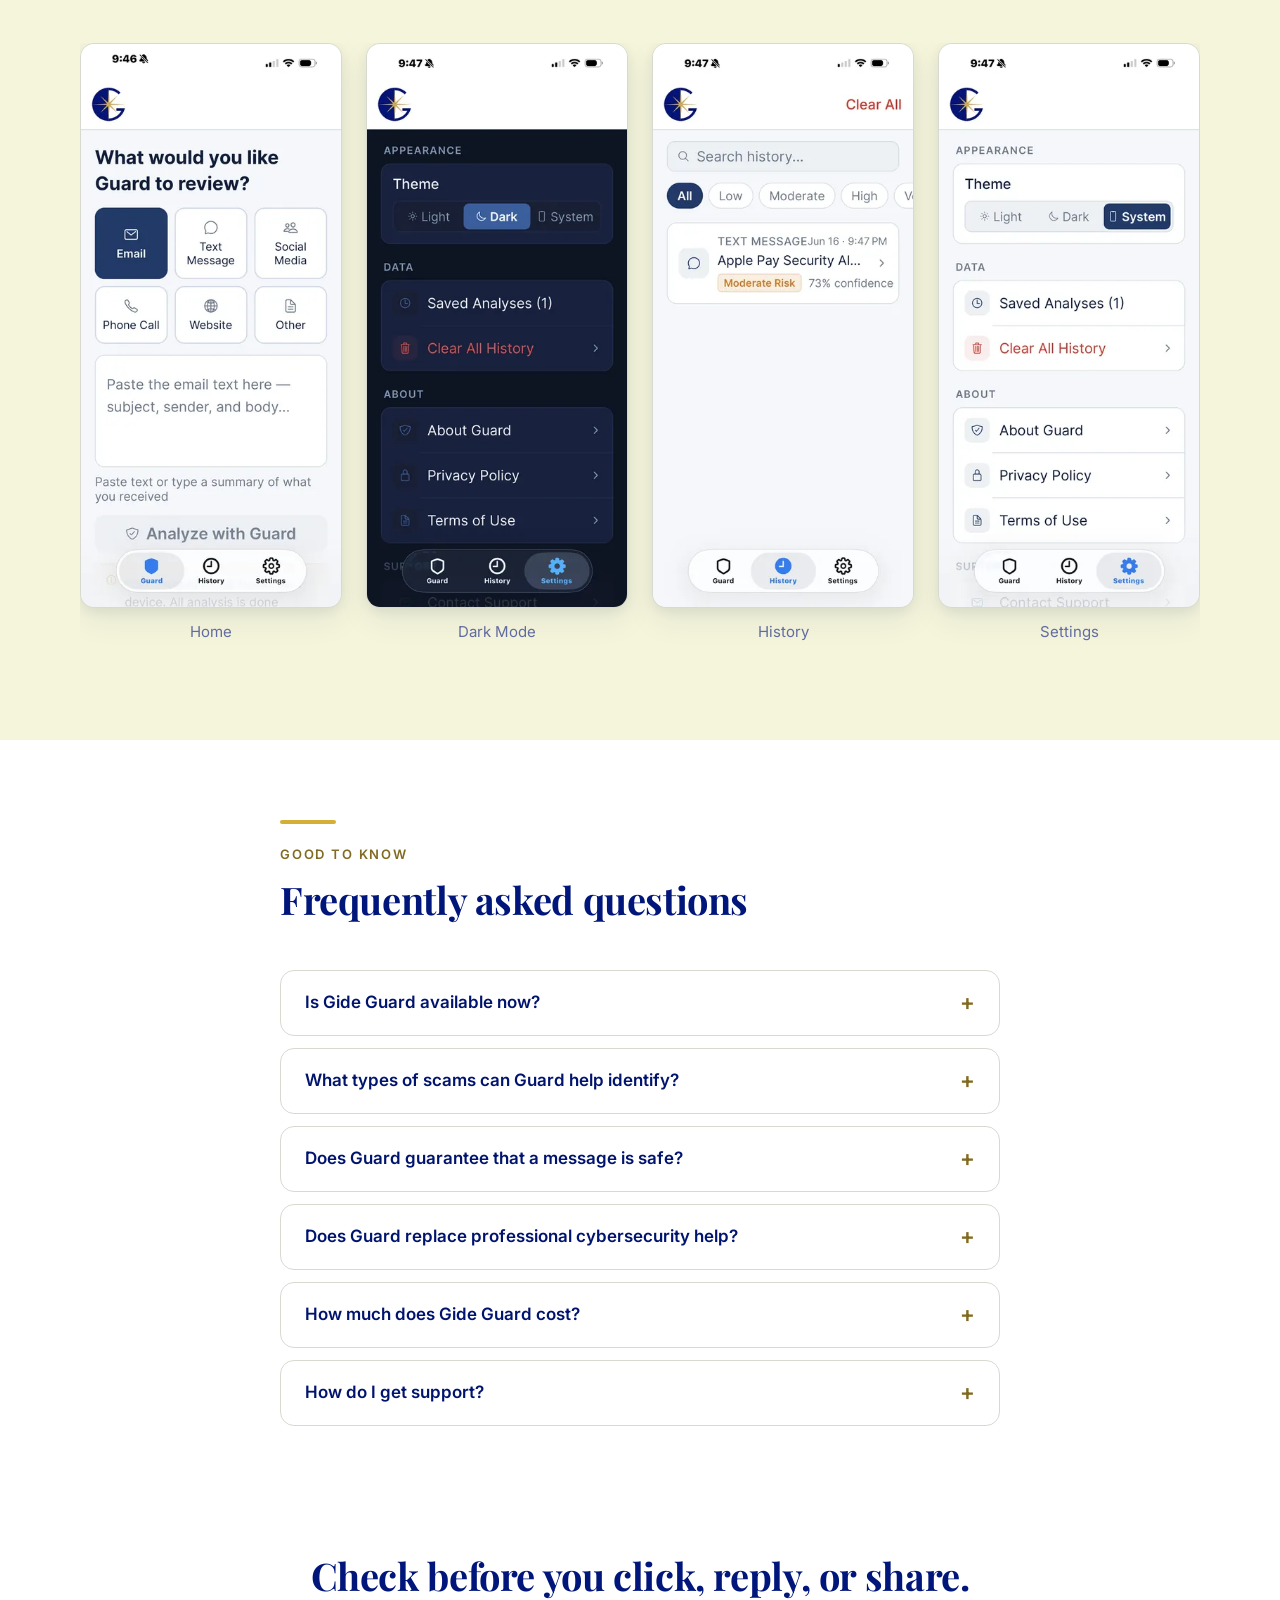
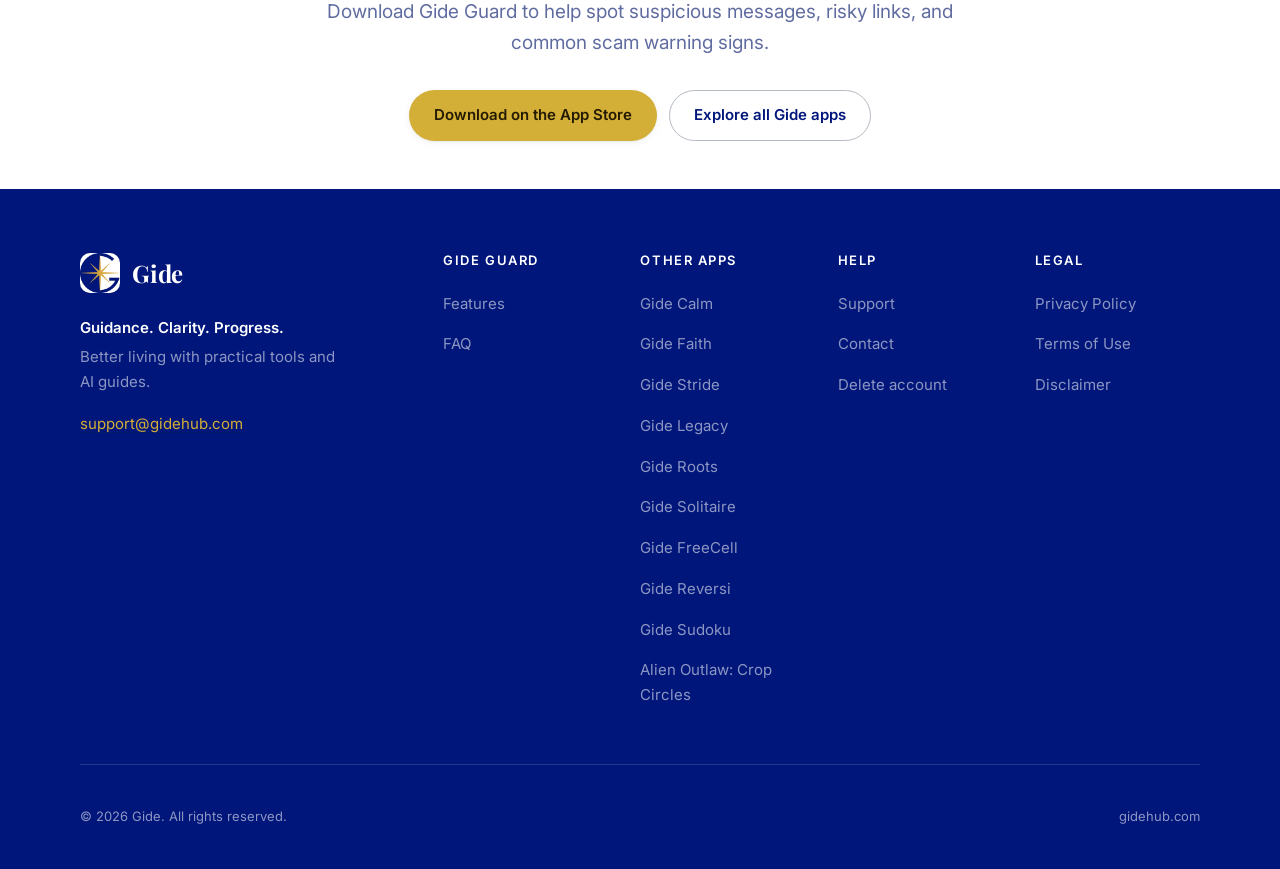
==== commit 14a2e11d: "Publish missing product pages and refresh portfolio navigation and app details" ====
--- a/index.html
+++ b/index.html
@@ -238,6 +238,8 @@
             <li><a href="https://solitaire.gidehub.com/">Gide Solitaire</a></li>
             <li><a href="https://freecell.gidehub.com/">Gide FreeCell</a></li>
             <li><a href="https://reversi.gidehub.com/">Gide Reversi</a></li>
+            <li><a href="https://gidehub.com/games/sudoku/">Gide Sudoku</a></li>
+            <li><a href="https://alienoutlaw.gidehub.com/">Alien Outlaw: Crop Circles</a></li>
           </ul>
         </div>
         <div class="footer-col">
